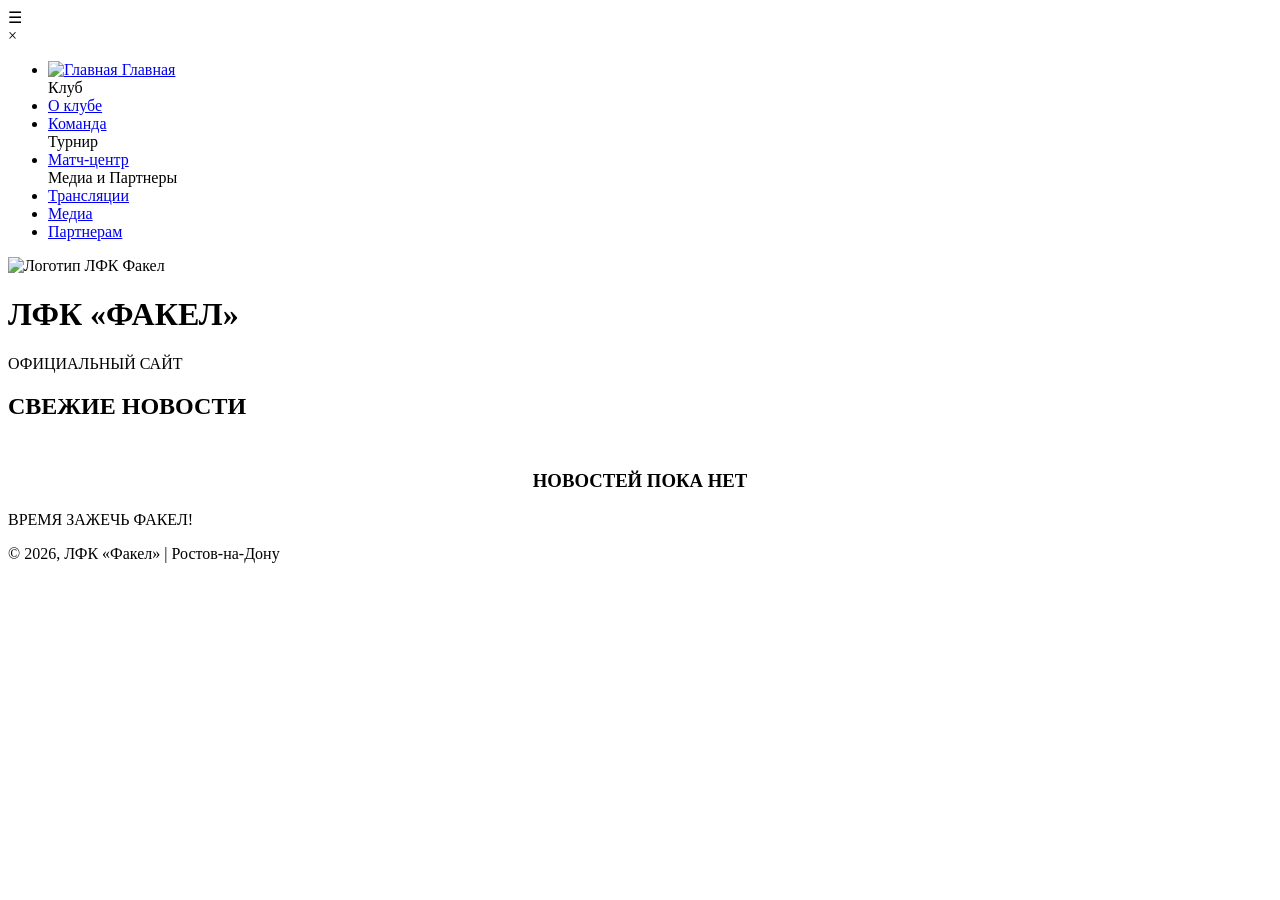
==== index.html @ 3cb4f60e "Update index.html" ====
<!DOCTYPE html>
<html lang="ru">
<head>
    <meta charset="UTF-8">
    <meta name="viewport" content="width=device-width, initial-scale=1.0">
    <title>ЛФК «Факел» | Официальный сайт</title>
    <meta http-equiv="Content-Type" content="text/html; charset=UTF-8">
    <link rel="icon" type="image/png" href="img/logo.png?v=2">
    <link href="https://fonts.googleapis.com/css2?family=Montserrat:wght@400;500;600;700;800&family=Oswald:wght@400;500;700;800&display=swap" rel="stylesheet">
    <link href="https://unpkg.com/aos@2.3.1/dist/aos.css" rel="stylesheet">
    <link rel="stylesheet" href="style.css">
    <script src="https://vk.com/js/api/openapi.js?169" type="text/javascript"></script>
</head>
<body>

    <nav class="nav" data-aos="fade-in">
        <div class="menu-btn" onclick="toggleMenu()">
            <span class="hamburger-icon">☰</span>
        </div>
    </nav>

    <div class="sidebar-overlay" id="overlay" onclick="toggleMenu()"></div>
    <aside class="sidebar" id="sidebar">
        <div class="close-btn" onclick="toggleMenu()">×</div>
        <ul class="sidebar-menu">
            <li><a href="index.html" class="active"><img src="img/logo.png?v=2" class="menu-emblem" alt="Главная"> Главная</a></li>
            <div class="sidebar-title">Клуб</div>
            <li><a href="about.html">О клубе</a></li>
            <li><a href="Веб 2.html">Команда</a></li>
            <div class="sidebar-title">Турнир</div>
            <li><a href="Веб 4.html">Матч-центр</a></li>
            <div class="sidebar-title">Медиа и Партнеры</div>
            <li><a href="https://vk.ru/footballclubfakel161" target="_blank">Трансляции</a></li>
            <li><a href="https://vk.ru/albums-227517599" target="_blank">Медиа</a></li>
            <li><a href="Веб 5.html">Партнерам</a></li>
        </ul>
    </aside>

    <header id="top" data-aos="zoom-in">
        <img src="img/logo.png?v=2" alt="Логотип ЛФК Факел" class="huge-logo">
        <h1 class="title">ЛФК <span>«ФАКЕЛ»</span></h1>
        <p class="subtitle">ОФИЦИАЛЬНЫЙ САЙТ</p>
    </header>

    <div class="container">
        <div id="vk-error" style="display:none; background: #ffebee; color: #c62828; padding: 20px; border-radius: 12px; margin-bottom: 30px; font-weight: bold; border: 2px solid #ef5350;"></div>
        
        <div class="news-feed-section">
            <h2 class="section-title" data-aos="fade-right" style="justify-content: center; margin-bottom: 50px;">СВЕЖИЕ НОВОСТИ</h2>
            <div id="unified-feed">
                <p style="text-align: center; color: var(--brand-blue); font-weight: 800; font-size: 20px;">ЗАГРУЗКА ИНФОРМАЦИИ...</p>
            </div>
        </div>
    </div>

    <div id="archive-section" style="display: none; max-width: 1050px; margin: 0 auto; padding: 0 10px;">
        <h2 class="archive-title">АРХИВ ЗАПИСЕЙ</h2>
        <div class="archive-slider" id="archive-feed"></div>
    </div>

    <footer>
        <span>ВРЕМЯ ЗАЖЕЧЬ ФАКЕЛ!</span>
        <p>© 2026, ЛФК «Факел» | Ростов-на-Дону</p>
    </footer>

    <script src="https://unpkg.com/aos@2.3.1/dist/aos.js"></script>
    <script>
        AOS.init({ once: true, offset: 50 });
        function toggleMenu() {
            document.getElementById('sidebar').classList.toggle('active');
            document.getElementById('overlay').classList.toggle('active');
            document.body.style.overflow = document.body.style.overflow === 'hidden' ? 'auto' : 'hidden';
        }

        let allPosts = [];
        const VK_GROUP_ID = '-227517599'; 
        const VK_TOKEN = '091ee42a091ee42a091ee42a0d0a5ad5f10091e091ee42a63a19f9ea72afca662d8c301'; 

        function fetchCMS() {
            return fetch('data/news.json').then(res => res.json()).then(data => {
                if (data.posts) {
                    const cmsPosts = data.posts.map(p => ({
                        type: 'cms', title: p.title, body: p.body, image: p.image,
                        dateStr: p.date, timestamp: parseDate(p.date)
                    }));
                    allPosts.push(...cmsPosts);
                }
            }).catch(e => console.log('CMS news wait'));
        }

        function fetchVK() {
            return new Promise((resolve) => {
                window.processVKPosts = function(response) {
                    if (response && response.error) {
                        document.getElementById('vk-error').style.display = 'block';
                        document.getElementById('vk-error').innerHTML = `Ошибка доступа ВКонтакте: ${response.error.error_msg}`;
                        resolve(); return;
                    }
                    if(response && response.response && response.response.items) {
                        const vkPosts = response.response.items.map(p => {
                            let imgUrl = '';
                            if(p.attachments) {
                                const photoAtt = p.attachments.find(a => a.type === 'photo');
                                if(photoAtt) { imgUrl = photoAtt.photo.sizes[photoAtt.photo.sizes.length - 1].url; }
                            }
                            return {
                                type: 'vk', title: 'ОФИЦИАЛЬНОЕ СООБЩЕСТВО', body: p.text, image: imgUrl,
                                dateStr: new Date(p.date * 1000).toLocaleDateString('ru-RU'),
                                timestamp: p.date * 1000, link: `https://vk.com/wall${VK_GROUP_ID}_${p.id}`
                            };
                        });
                        allPosts.push(...vkPosts);
                    }
                    resolve();
                };
                const script = document.createElement('script');
                script.src = `https://api.vk.com/method/wall.get?owner_id=${VK_GROUP_ID}&count=15&access_token=${VK_TOKEN}&v=5.131&callback=processVKPosts`;
                script.onerror = () => resolve(); 
                document.body.appendChild(script);
                setTimeout(resolve, 3000);
            });
        }

        Promise.allSettled([fetchCMS(), fetchVK()]).then(() => renderFeed());

        function parseDate(dateStr) {
            if(!dateStr) return 0;
            const parts = dateStr.split('.');
            if(parts.length === 3) return new Date(parts[2], parts[1]-1, parts[0]).getTime();
            return Date.now();
        }

        function renderFeed() {
            const mainContainer = document.getElementById('unified-feed');
            const archiveContainer = document.getElementById('archive-feed');
            mainContainer.innerHTML = ''; archiveContainer.innerHTML = '';

            if (allPosts.length === 0) {
                mainContainer.innerHTML = `<div class="cms-news-card"><h3 class="cms-news-title" style="text-align:center;">НОВОСТЕЙ ПОКА НЕТ</h3></div>`;
                return;
            }
            allPosts.sort((a, b) => b.timestamp - a.timestamp);
            
            const topPosts = allPosts.slice(0, 3); 
            const olderPosts = allPosts.slice(3); 
            
            topPosts.forEach(post => {
                const imgHtml = post.image ? `<img src="${post.image}" alt="">` : '';
                const titleStyle = post.type === 'vk' ? `style="color: var(--brand-light);"` : ``;
                const vkBtn = post.type === 'vk' ? `<br><a href="${post.link}" target="_blank" class="vk-link">Подробнее в ВК</a>` : '';
                const cleanBody = post.body.replace(/<[^>]*>?/gm, '');

                mainContainer.innerHTML += `
                    <article class="cms-news-card" data-aos="fade-up">
                        ${imgHtml}
                        <span class="cms-news-date">${post.dateStr}</span>
                        <h3 class="cms-news-title" ${titleStyle}>${post.title}</h3>
                        <p class="cms-news-text">${cleanBody}</p>${vkBtn}
                    </article>
                `;
            });

            if (olderPosts.length > 0) {
                document.getElementById('archive-section').style.display = 'block';
                olderPosts.forEach(post => {
                    const imgHtml = post.image ? `<img src="${post.image}" alt="">` : '';
                    const titleStyle = post.type === 'vk' ? `style="color: var(--brand-blue); font-size: 20px;"` : ``;
                    const vkBtn = post.type === 'vk' ? `<a href="${post.link}" target="_blank" class="vk-link" style="margin-top:auto; padding: 10px 20px;">В ВК</a>` : '';
                    const cleanBody = post.body.replace(/<[^>]*>?/gm, '');
                    
                    archiveContainer.innerHTML += `
                        <div class="archive-card">
                            ${imgHtml}
                            <span class="cms-news-date">${post.dateStr}</span>
                            <h3 class="cms-news-title" ${titleStyle}>${post.title}</h3>
                            <p class="cms-news-text">${cleanBody}</p>
                            ${vkBtn}
                        </div>
                    `;
                });
            }
        }
    </script>
</body>
</html>
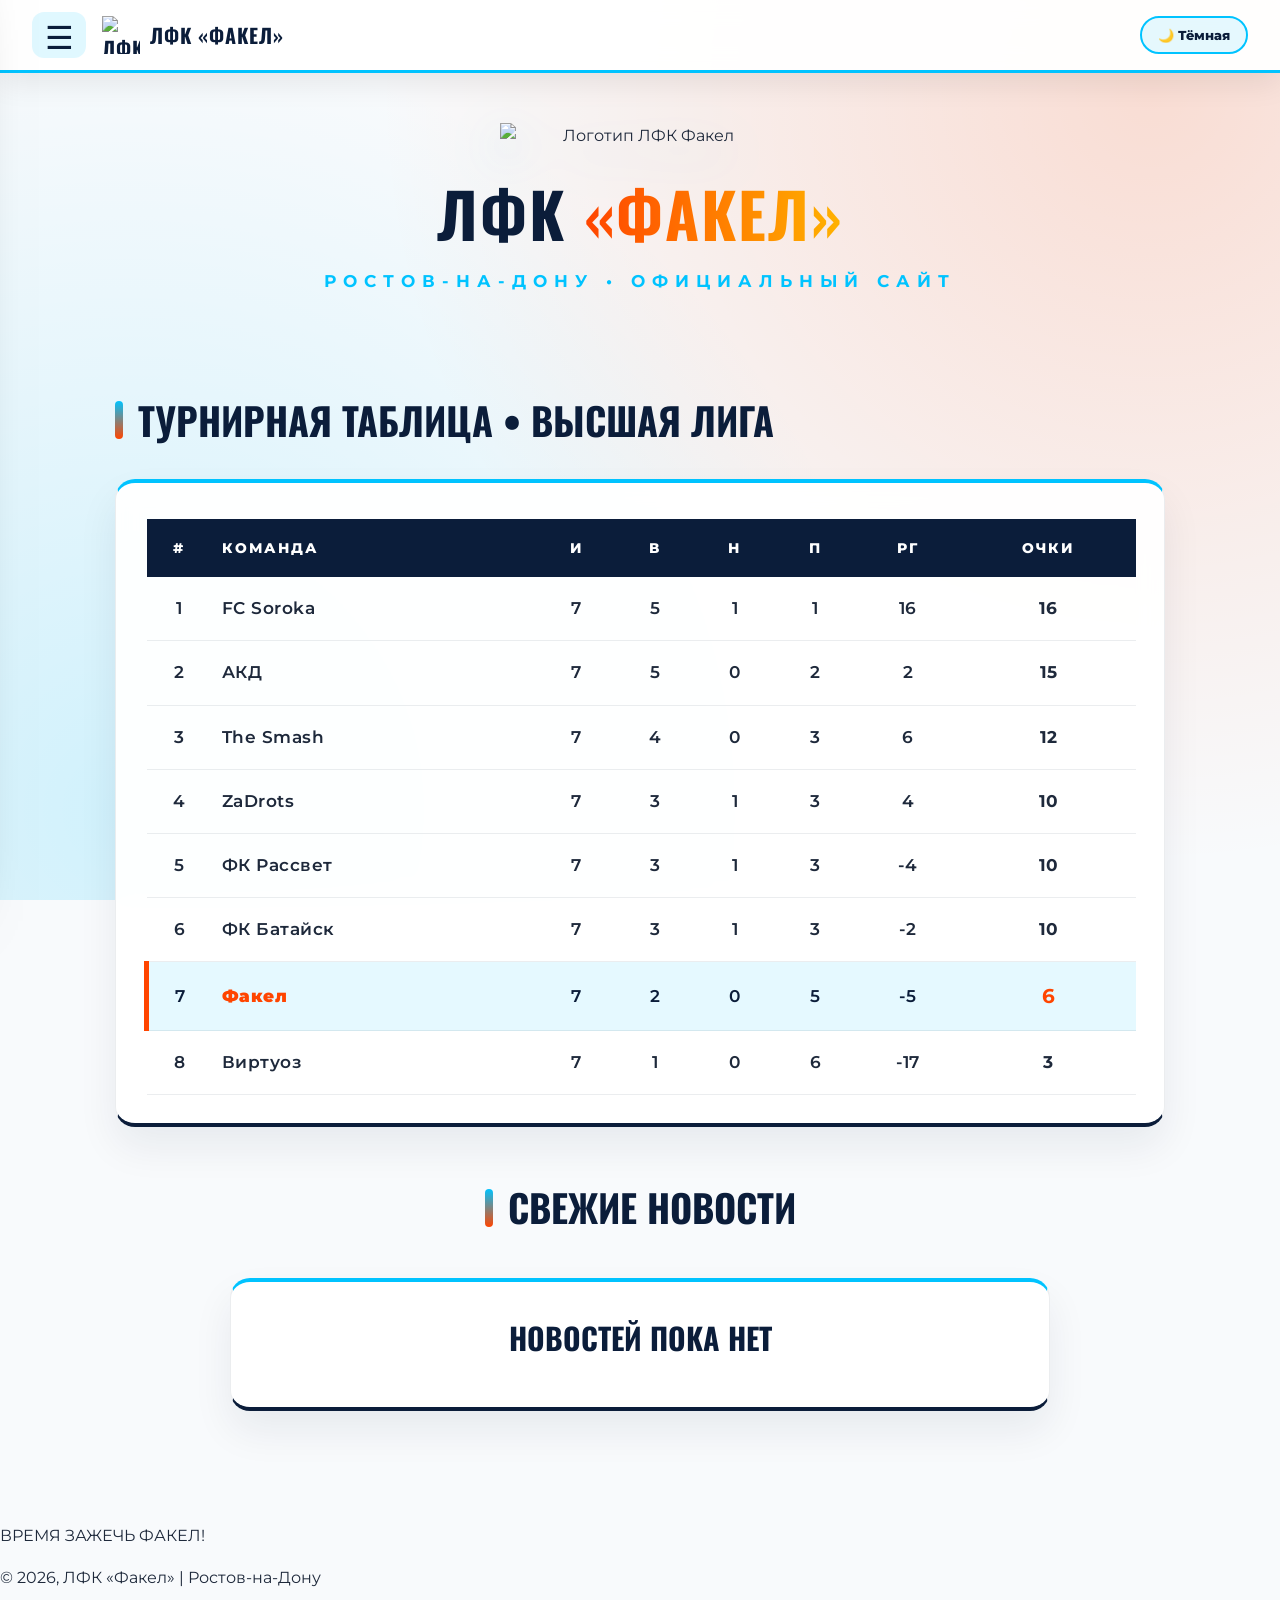
==== commit 7bcfb6ec: "Update index.html" ====
--- a/index.html
+++ b/index.html
@@ -4,7 +4,7 @@
     <meta charset="UTF-8">
     <meta name="viewport" content="width=device-width, initial-scale=1.0">
     <title>ЛФК «Факел» | Официальный сайт</title>
-    <meta http-equiv="Content-Type" content="text/html; charset=UTF-8">
+    <meta name="description" content="Официальный сайт ЛФК «Факел» (Ростов-на-Дону). Новости клуба, турнирная таблица, состав команды и расписание матчей.">
     <link rel="icon" type="image/png" href="img/logo.png?v=2">
     <link href="https://fonts.googleapis.com/css2?family=Montserrat:wght@400;500;600;700;800&family=Oswald:wght@400;500;700;800&display=swap" rel="stylesheet">
     <link href="https://unpkg.com/aos@2.3.1/dist/aos.css" rel="stylesheet">
@@ -14,9 +14,16 @@
 <body>
 
     <nav class="nav" data-aos="fade-in">
-        <div class="menu-btn" onclick="toggleMenu()">
-            <span class="hamburger-icon">☰</span>
+        <div class="nav-left">
+            <div class="menu-btn" onclick="toggleMenu()">
+                <span class="hamburger-icon">☰</span>
+            </div>
+            <a href="index.html" class="nav-brand">
+                <img src="img/logo.png?v=2" alt="ЛФК Факел">
+                <span>ЛФК «ФАКЕЛ»</span>
+            </a>
         </div>
+        <button class="theme-toggle" id="theme-toggle" onclick="toggleTheme()">🌙 Тёмная</button>
     </nav>
 
     <div class="sidebar-overlay" id="overlay" onclick="toggleMenu()"></div>
@@ -24,14 +31,17 @@
         <div class="close-btn" onclick="toggleMenu()">×</div>
         <ul class="sidebar-menu">
             <li><a href="index.html" class="active"><img src="img/logo.png?v=2" class="menu-emblem" alt="Главная"> Главная</a></li>
+            <li><a href="Веб 4.html">Матчи</a></li>
+
             <div class="sidebar-title">Клуб</div>
+            <li><a href="Веб 2.html">Команда</a></li>
             <li><a href="about.html">О клубе</a></li>
-            <li><a href="Веб 2.html">Команда</a></li>
-            <div class="sidebar-title">Турнир</div>
-            <li><a href="Веб 4.html">Матч-центр</a></li>
-            <div class="sidebar-title">Медиа и Партнеры</div>
+
+            <div class="sidebar-title">Медиа</div>
             <li><a href="https://vk.ru/footballclubfakel161" target="_blank">Трансляции</a></li>
             <li><a href="https://vk.ru/albums-227517599" target="_blank">Медиа</a></li>
+
+            <div class="sidebar-title">Сотрудничество</div>
             <li><a href="Веб 5.html">Партнерам</a></li>
         </ul>
     </aside>
@@ -39,14 +49,31 @@
     <header id="top" data-aos="zoom-in">
         <img src="img/logo.png?v=2" alt="Логотип ЛФК Факел" class="huge-logo">
         <h1 class="title">ЛФК <span>«ФАКЕЛ»</span></h1>
-        <p class="subtitle">ОФИЦИАЛЬНЫЙ САЙТ</p>
+        <p class="subtitle">РОСТОВ-НА-ДОНУ • ОФИЦИАЛЬНЫЙ САЙТ</p>
     </header>
 
     <div class="container">
+        <!-- КРУПНАЯ ТУРНИРНАЯ ТАБЛИЦА ПОД ЭМБЛЕМОЙ -->
+        <h2 class="section-title" data-aos="fade-right">ТУРНИРНАЯ ТАБЛИЦА • ВЫСШАЯ ЛИГА</h2>
+        <div class="match-card" data-aos="fade-up" style="overflow-x: auto; padding: 28px;">
+            <table class="standings-table" id="standings-table">
+                <tr>
+                    <th style="width: 45px;">#</th>
+                    <th class="team-cell">Команда</th>
+                    <th title="Игры">И</th>
+                    <th title="Победы">В</th>
+                    <th title="Ничьи">Н</th>
+                    <th title="Поражения">П</th>
+                    <th title="Разница голов">РГ</th>
+                    <th title="Очки">Очки</th>
+                </tr>
+            </table>
+        </div>
+
         <div id="vk-error" style="display:none; background: #ffebee; color: #c62828; padding: 20px; border-radius: 12px; margin-bottom: 30px; font-weight: bold; border: 2px solid #ef5350;"></div>
-        
+
         <div class="news-feed-section">
-            <h2 class="section-title" data-aos="fade-right" style="justify-content: center; margin-bottom: 50px;">СВЕЖИЕ НОВОСТИ</h2>
+            <h2 class="section-title" data-aos="fade-right" style="justify-content: center; margin-bottom: 40px;">СВЕЖИЕ НОВОСТИ</h2>
             <div id="unified-feed">
                 <p style="text-align: center; color: var(--brand-blue); font-weight: 800; font-size: 20px;">ЗАГРУЗКА ИНФОРМАЦИИ...</p>
             </div>
@@ -66,15 +93,56 @@
     <script src="https://unpkg.com/aos@2.3.1/dist/aos.js"></script>
     <script>
         AOS.init({ once: true, offset: 50 });
+
+        // Переключение светлой / тёмной темы
+        function applyTheme(theme) {
+            document.documentElement.setAttribute('data-theme', theme);
+            localStorage.setItem('fakel-theme', theme);
+            const btn = document.getElementById('theme-toggle');
+            if (btn) btn.textContent = theme === 'dark' ? '☀️ Светлая' : '🌙 Тёмная';
+        }
+        function toggleTheme() {
+            const current = document.documentElement.getAttribute('data-theme') || 'light';
+            applyTheme(current === 'dark' ? 'light' : 'dark');
+        }
+        applyTheme(localStorage.getItem('fakel-theme') || 'light');
+
         function toggleMenu() {
             document.getElementById('sidebar').classList.toggle('active');
             document.getElementById('overlay').classList.toggle('active');
             document.body.style.overflow = document.body.style.overflow === 'hidden' ? 'auto' : 'hidden';
         }
 
+        // Актуальная турнирная таблица (после 7 туров)
+        const standingsData = [
+            { position: 1, name: "FC Soroka", games: 7, wins: 5, draws: 1, losses: 1, goals_diff: "16", points: 16 },
+            { position: 2, name: "АКД", games: 7, wins: 5, draws: 0, losses: 2, goals_diff: "2", points: 15 },
+            { position: 3, name: "The Smash", games: 7, wins: 4, draws: 0, losses: 3, goals_diff: "6", points: 12 },
+            { position: 4, name: "ZaDrots", games: 7, wins: 3, draws: 1, losses: 3, goals_diff: "4", points: 10 },
+            { position: 5, name: "ФК Рассвет", games: 7, wins: 3, draws: 1, losses: 3, goals_diff: "-4", points: 10 },
+            { position: 6, name: "ФК Батайск", games: 7, wins: 3, draws: 1, losses: 3, goals_diff: "-2", points: 10 },
+            { position: 7, name: "Факел", games: 7, wins: 2, draws: 0, losses: 5, goals_diff: "-5", points: 6 },
+            { position: 8, name: "Виртуоз", games: 7, wins: 1, draws: 0, losses: 6, goals_diff: "-17", points: 3 }
+        ];
+
+        const table = document.getElementById('standings-table');
+        standingsData.forEach(team => {
+            const isFakel = team.name === 'Факел' ? 'class="fakel-row"' : '';
+            table.innerHTML += `<tr ${isFakel}>
+                <td>${team.position}</td>
+                <td class="team-cell">${team.name}</td>
+                <td>${team.games}</td>
+                <td>${team.wins}</td>
+                <td>${team.draws}</td>
+                <td>${team.losses}</td>
+                <td>${team.goals_diff}</td>
+                <td><strong>${team.points}</strong></td>
+            </tr>`;
+        });
+
         let allPosts = [];
-        const VK_GROUP_ID = '-227517599'; 
-        const VK_TOKEN = '091ee42a091ee42a091ee42a0d0a5ad5f10091e091ee42a63a19f9ea72afca662d8c301'; 
+        const VK_GROUP_ID = '-227517599';
+        const VK_TOKEN = '091ee42a091ee42a091ee42a0d0a5ad5f10091e091ee42a63a19f9ea72afca662d8c301';
 
         function fetchCMS() {
             return fetch('data/news.json').then(res => res.json()).then(data => {
@@ -85,7 +153,7 @@
                     }));
                     allPosts.push(...cmsPosts);
                 }
-            }).catch(e => console.log('CMS news wait'));
+            }).catch(() => {});
         }
 
         function fetchVK() {
@@ -96,12 +164,12 @@
                         document.getElementById('vk-error').innerHTML = `Ошибка доступа ВКонтакте: ${response.error.error_msg}`;
                         resolve(); return;
                     }
-                    if(response && response.response && response.response.items) {
+                    if (response && response.response && response.response.items) {
                         const vkPosts = response.response.items.map(p => {
                             let imgUrl = '';
-                            if(p.attachments) {
+                            if (p.attachments) {
                                 const photoAtt = p.attachments.find(a => a.type === 'photo');
-                                if(photoAtt) { imgUrl = photoAtt.photo.sizes[photoAtt.photo.sizes.length - 1].url; }
+                                if (photoAtt) imgUrl = photoAtt.photo.sizes[photoAtt.photo.sizes.length - 1].url;
                             }
                             return {
                                 type: 'vk', title: 'ОФИЦИАЛЬНОЕ СООБЩЕСТВО', body: p.text, image: imgUrl,
@@ -115,7 +183,7 @@
                 };
                 const script = document.createElement('script');
                 script.src = `https://api.vk.com/method/wall.get?owner_id=${VK_GROUP_ID}&count=15&access_token=${VK_TOKEN}&v=5.131&callback=processVKPosts`;
-                script.onerror = () => resolve(); 
+                script.onerror = () => resolve();
                 document.body.appendChild(script);
                 setTimeout(resolve, 3000);
             });
@@ -124,59 +192,80 @@
         Promise.allSettled([fetchCMS(), fetchVK()]).then(() => renderFeed());
 
         function parseDate(dateStr) {
-            if(!dateStr) return 0;
+            if (!dateStr) return 0;
             const parts = dateStr.split('.');
-            if(parts.length === 3) return new Date(parts[2], parts[1]-1, parts[0]).getTime();
+            if (parts.length === 3) return new Date(parts[2], parts[1] - 1, parts[0]).getTime();
             return Date.now();
         }
 
         function renderFeed() {
             const mainContainer = document.getElementById('unified-feed');
             const archiveContainer = document.getElementById('archive-feed');
-            mainContainer.innerHTML = ''; archiveContainer.innerHTML = '';
+            mainContainer.innerHTML = '';
+            archiveContainer.innerHTML = '';
 
             if (allPosts.length === 0) {
                 mainContainer.innerHTML = `<div class="cms-news-card"><h3 class="cms-news-title" style="text-align:center;">НОВОСТЕЙ ПОКА НЕТ</h3></div>`;
                 return;
             }
             allPosts.sort((a, b) => b.timestamp - a.timestamp);
-            
-            const topPosts = allPosts.slice(0, 3); 
-            const olderPosts = allPosts.slice(3); 
-            
+
+            const topPosts = allPosts.slice(0, 3);
+            const olderPosts = allPosts.slice(3);
+
             topPosts.forEach(post => {
                 const imgHtml = post.image ? `<img src="${post.image}" alt="">` : '';
                 const titleStyle = post.type === 'vk' ? `style="color: var(--brand-light);"` : ``;
-                const vkBtn = post.type === 'vk' ? `<br><a href="${post.link}" target="_blank" class="vk-link">Подробнее в ВК</a>` : '';
                 const cleanBody = post.body.replace(/<[^>]*>?/gm, '');
 
-                mainContainer.innerHTML += `
-                    <article class="cms-news-card" data-aos="fade-up">
-                        ${imgHtml}
-                        <span class="cms-news-date">${post.dateStr}</span>
-                        <h3 class="cms-news-title" ${titleStyle}>${post.title}</h3>
-                        <p class="cms-news-text">${cleanBody}</p>${vkBtn}
-                    </article>
-                `;
+                if (post.type === 'vk') {
+                    mainContainer.innerHTML += `
+                        <a href="${post.link}" target="_blank" class="cms-news-card clickable-card" data-aos="fade-up">
+                            ${imgHtml}
+                            <span class="cms-news-date">${post.dateStr}</span>
+                            <h3 class="cms-news-title" ${titleStyle}>${post.title}</h3>
+                            <p class="cms-news-text">${cleanBody}</p>
+                            <span class="vk-link">Подробнее в ВК</span>
+                        </a>
+                    `;
+                } else {
+                    mainContainer.innerHTML += `
+                        <article class="cms-news-card" data-aos="fade-up">
+                            ${imgHtml}
+                            <span class="cms-news-date">${post.dateStr}</span>
+                            <h3 class="cms-news-title">${post.title}</h3>
+                            <p class="cms-news-text">${cleanBody}</p>
+                        </article>
+                    `;
+                }
             });
 
             if (olderPosts.length > 0) {
                 document.getElementById('archive-section').style.display = 'block';
                 olderPosts.forEach(post => {
                     const imgHtml = post.image ? `<img src="${post.image}" alt="">` : '';
-                    const titleStyle = post.type === 'vk' ? `style="color: var(--brand-blue); font-size: 20px;"` : ``;
-                    const vkBtn = post.type === 'vk' ? `<a href="${post.link}" target="_blank" class="vk-link" style="margin-top:auto; padding: 10px 20px;">В ВК</a>` : '';
                     const cleanBody = post.body.replace(/<[^>]*>?/gm, '');
-                    
-                    archiveContainer.innerHTML += `
-                        <div class="archive-card">
-                            ${imgHtml}
-                            <span class="cms-news-date">${post.dateStr}</span>
-                            <h3 class="cms-news-title" ${titleStyle}>${post.title}</h3>
-                            <p class="cms-news-text">${cleanBody}</p>
-                            ${vkBtn}
-                        </div>
-                    `;
+
+                    if (post.type === 'vk') {
+                        archiveContainer.innerHTML += `
+                            <a href="${post.link}" target="_blank" class="archive-card clickable-card">
+                                ${imgHtml}
+                                <span class="cms-news-date">${post.dateStr}</span>
+                                <h3 class="cms-news-title">${post.title}</h3>
+                                <p class="cms-news-text">${cleanBody}</p>
+                                <span class="vk-link" style="margin-top:auto; padding: 10px 20px; text-align:center;">В ВК</span>
+                            </a>
+                        `;
+                    } else {
+                        archiveContainer.innerHTML += `
+                            <div class="archive-card">
+                                ${imgHtml}
+                                <span class="cms-news-date">${post.dateStr}</span>
+                                <h3 class="cms-news-title">${post.title}</h3>
+                                <p class="cms-news-text">${cleanBody}</p>
+                            </div>
+                        `;
+                    }
                 });
             }
         }
--- a/style.css
+++ b/style.css
@@ -0,0 +1,648 @@
+:root {
+    --bg-page: #f8fafc;
+    --card-bg: rgba(255, 255, 255, 0.94);
+    --nav-bg: rgba(255, 255, 255, 0.95);
+    --brand-blue: #0b1d3a;
+    --brand-light: #00c3ff;
+    --fire-main: #ff4500;
+    --fire-yellow: #ffb300;
+    --text-dark: #1e293b;
+    --text-muted: #64748b;
+    --border-soft: rgba(11, 29, 58, 0.08);
+    --table-hover: rgba(0, 195, 255, 0.06);
+    --fakel-row-bg: rgba(0, 195, 255, 0.1);
+    --shadow-card: 0 20px 40px rgba(11, 29, 58, 0.07);
+    --skyline-opacity: 0.07;
+    --logo-bg-opacity: 0.05;
+}
+
+/* ТЁМНАЯ ТЕМА */
+[data-theme="dark"] {
+    --bg-page: #060f1e;
+    --card-bg: rgba(13, 27, 52, 0.88);
+    --nav-bg: rgba(8, 18, 36, 0.92);
+    --brand-blue: #e2e8f0;
+    --brand-light: #00d4ff;
+    --fire-main: #ff5722;
+    --fire-yellow: #ffc107;
+    --text-dark: #f1f5f9;
+    --text-muted: #94a3b8;
+    --border-soft: rgba(0, 212, 255, 0.14);
+    --table-hover: rgba(0, 212, 255, 0.08);
+    --fakel-row-bg: rgba(255, 87, 34, 0.16);
+    --shadow-card: 0 20px 45px rgba(0, 0, 0, 0.45);
+    --skyline-opacity: 0.12;
+    --logo-bg-opacity: 0.08;
+}
+
+html {
+    scroll-behavior: smooth;
+    font-family: 'Montserrat', sans-serif;
+    background-color: var(--bg-page);
+    overflow-x: hidden;
+}
+
+body {
+    background-color: var(--bg-page);
+    background-image:
+        radial-gradient(circle at 90% 10%, rgba(255, 69, 0, 0.16) 0%, transparent 55%),
+        radial-gradient(circle at 10% 90%, rgba(0, 195, 255, 0.16) 0%, transparent 55%);
+    background-attachment: fixed;
+    color: var(--text-dark);
+    margin: 0;
+    padding: 0;
+    line-height: 1.6;
+    min-height: 100vh;
+    transition: background-color 0.35s ease, color 0.35s ease;
+}
+
+/* Полупрозрачная эмблема Факела на фоне */
+body::before {
+    content: '';
+    position: fixed;
+    top: 50%;
+    left: 50%;
+    transform: translate(-50%, -50%);
+    width: 100vw;
+    height: 100vh;
+    background-image: url('img/logo.png?v=2');
+    background-position: center center;
+    background-size: 78vmin;
+    background-repeat: no-repeat;
+    opacity: var(--logo-bg-opacity);
+    z-index: -2;
+    pointer-events: none;
+}
+
+/* Деликатный силуэт Ростова-на-Дону (Ростов Арена, Ворошиловский мост, Стела, Дон) */
+body::after {
+    content: '';
+    position: fixed;
+    bottom: 0;
+    left: 0;
+    width: 100%;
+    height: 210px;
+    background-image: url("data:image/svg+xml,%3Csvg xmlns='http://www.w3.org/2000/svg' viewBox='0 0 1440 220' preserveAspectRatio='none'%3E%3Cpath fill='%2300c3ff' d='M0,190 Q180,175 360,190 T720,190 T1080,190 T1440,190 L1440,220 L0,220 Z' opacity='0.5'/%3E%3Cpath fill='%230b1d3a' d='M0,185 L60,185 L60,150 L95,150 L95,185 L140,185 L140,130 L165,130 L165,185 L230,185 C260,120 380,120 410,185 L440,185 L440,145 L475,145 L475,185 L560,185 L575,55 L585,40 L595,55 L610,185 L680,185 L680,155 L740,155 L740,185 L810,185 Q920,115 1030,185 L1030,185 L1080,185 L1080,140 L1130,140 L1130,185 L1190,185 C1220,135 1320,135 1350,185 L1440,185 L1440,220 L0,220 Z'/%3E%3Cpath fill='none' stroke='%23ff4500' stroke-width='3' d='M230,185 C260,120 380,120 410,185 M810,185 Q920,115 1030,185' opacity='0.7'/%3E%3C/svg%3E");
+    background-repeat: no-repeat;
+    background-size: 100% 100%;
+    opacity: var(--skyline-opacity);
+    z-index: -1;
+    pointer-events: none;
+}
+
+h1, h2, h3, .menu-btn, .sidebar-menu a, .team, .card-name, .stat-tab {
+    font-family: 'Oswald', sans-serif;
+    text-transform: uppercase;
+}
+
+/* Шапка */
+.huge-logo {
+    width: 280px;
+    margin: 0 auto 15px;
+    display: block;
+    filter: drop-shadow(0 15px 25px rgba(0, 195, 255, 0.35));
+}
+
+header {
+    text-align: center;
+    padding: 50px 20px 25px;
+    position: relative;
+    z-index: 2;
+}
+
+.title {
+    color: var(--brand-blue);
+    font-size: 62px;
+    margin: 0 0 5px;
+    font-weight: 800;
+    letter-spacing: 2px;
+}
+
+.title span {
+    background: linear-gradient(to right, var(--fire-main), var(--fire-yellow));
+    -webkit-background-clip: text;
+    -webkit-text-fill-color: transparent;
+}
+
+.subtitle {
+    font-size: 17px;
+    color: var(--brand-light);
+    font-weight: 700;
+    letter-spacing: 7px;
+    margin: 0;
+}
+
+/* Навигация */
+.nav {
+    display: flex;
+    justify-content: space-between;
+    align-items: center;
+    padding: 12px 32px;
+    background: var(--nav-bg);
+    position: sticky;
+    top: 0;
+    z-index: 100;
+    backdrop-filter: blur(12px);
+    border-bottom: 3px solid var(--brand-light);
+    box-shadow: 0 10px 30px rgba(0, 0, 0, 0.08);
+    transition: background 0.35s ease;
+}
+
+.nav-left {
+    display: flex;
+    align-items: center;
+    gap: 16px;
+}
+
+.nav-brand {
+    display: flex;
+    align-items: center;
+    gap: 10px;
+    text-decoration: none;
+    color: var(--brand-blue);
+    font-family: 'Oswald', sans-serif;
+    font-size: 20px;
+    font-weight: 800;
+    letter-spacing: 1px;
+}
+
+.nav-brand img {
+    width: 38px;
+    height: 38px;
+    object-fit: contain;
+}
+
+.menu-btn {
+    cursor: pointer;
+    display: flex;
+    align-items: center;
+    justify-content: center;
+    width: 54px;
+    height: 46px;
+    border-radius: 12px;
+    background: rgba(0, 195, 255, 0.12);
+    transition: 0.3s;
+}
+
+.menu-btn:hover {
+    background: #0b1d3a;
+}
+
+.hamburger-icon {
+    font-size: 32px;
+    color: var(--brand-blue);
+    transition: 0.3s;
+    line-height: 1;
+}
+
+.menu-btn:hover .hamburger-icon {
+    color: var(--brand-light);
+    transform: scale(1.08);
+}
+
+/* Переключатель темы */
+.theme-toggle {
+    display: flex;
+    align-items: center;
+    gap: 8px;
+    padding: 9px 16px;
+    border-radius: 999px;
+    border: 2px solid var(--brand-light);
+    background: rgba(0, 195, 255, 0.1);
+    color: var(--brand-blue);
+    font-family: 'Montserrat', sans-serif;
+    font-size: 13px;
+    font-weight: 800;
+    cursor: pointer;
+    transition: 0.3s;
+}
+
+.theme-toggle:hover {
+    background: var(--fire-main);
+    border-color: var(--fire-main);
+    color: #fff;
+}
+
+/* Боковое меню */
+.sidebar-overlay {
+    position: fixed;
+    top: 0;
+    left: 0;
+    width: 100%;
+    height: 100%;
+    background: rgba(6, 15, 30, 0.55);
+    backdrop-filter: blur(4px);
+    z-index: 998;
+    opacity: 0;
+    visibility: hidden;
+    transition: 0.4s;
+}
+
+.sidebar-overlay.active {
+    opacity: 1;
+    visibility: visible;
+}
+
+.sidebar {
+    position: fixed;
+    top: 0;
+    left: -400px;
+    width: 330px;
+    height: 100%;
+    background: #0b1d3a;
+    z-index: 999;
+    box-shadow: 20px 0 60px rgba(0, 0, 0, 0.5);
+    transition: left 0.4s cubic-bezier(0.16, 1, 0.3, 1);
+    overflow-y: auto;
+    padding: 35px 20px;
+    border-right: 5px solid var(--fire-main);
+    box-sizing: border-box;
+}
+
+.sidebar.active {
+    left: 0;
+}
+
+.close-btn {
+    position: absolute;
+    top: 18px;
+    right: 22px;
+    font-size: 42px;
+    color: #fff;
+    cursor: pointer;
+    font-weight: 300;
+}
+
+.close-btn:hover {
+    color: var(--brand-light);
+    transform: rotate(90deg);
+    transition: 0.3s;
+}
+
+.sidebar-menu {
+    list-style: none;
+    padding: 0;
+    margin: 45px 0 0 0;
+}
+
+.sidebar-menu li {
+    margin-bottom: 6px;
+}
+
+.sidebar-menu a {
+    display: flex;
+    align-items: center;
+    color: #fff;
+    text-decoration: none;
+    font-size: 21px;
+    padding: 13px 15px;
+    transition: 0.3s;
+    border-radius: 8px;
+    font-weight: 600;
+    letter-spacing: 1px;
+}
+
+.sidebar-menu a:hover,
+.sidebar-menu a.active {
+    background: rgba(0, 195, 255, 0.16);
+    color: var(--brand-light);
+    border-left: 5px solid var(--brand-light);
+}
+
+.sidebar-title {
+    color: rgba(255, 255, 255, 0.42);
+    font-size: 12px;
+    font-weight: 800;
+    text-transform: uppercase;
+    letter-spacing: 4px;
+    margin: 26px 0 8px 15px;
+    border-top: 1px solid rgba(255, 255, 255, 0.08);
+    padding-top: 16px;
+}
+
+.menu-emblem {
+    width: 40px;
+    border-radius: 8px;
+    margin-right: 12px;
+}
+
+.container {
+    max-width: 1050px;
+    margin: 0 auto;
+    padding: 20px 20px 80px;
+    position: relative;
+    z-index: 2;
+}
+
+.section-title,
+.category-title {
+    font-size: 38px;
+    color: var(--brand-blue);
+    margin: 50px 0 28px;
+    display: flex;
+    align-items: center;
+    gap: 15px;
+    font-weight: 800;
+}
+
+.section-title::before,
+.category-title::before {
+    content: '';
+    width: 8px;
+    height: 38px;
+    background: linear-gradient(to bottom, var(--brand-light), var(--fire-main));
+    display: block;
+    border-radius: 4px;
+}
+
+/* Карточки */
+.match-card,
+.card-detail,
+.content-card,
+.partner-card,
+.cms-news-card,
+.archive-card {
+    background: var(--card-bg);
+    border-radius: 20px;
+    padding: 36px;
+    margin-bottom: 32px;
+    border: 1px solid var(--border-soft);
+    border-top: 4px solid var(--brand-light);
+    border-bottom: 4px solid #0b1d3a;
+    box-shadow: var(--shadow-card);
+    transition: 0.3s;
+    backdrop-filter: blur(12px);
+}
+
+[data-theme="dark"] .match-card,
+[data-theme="dark"] .card-detail,
+[data-theme="dark"] .content-card,
+[data-theme="dark"] .partner-card,
+[data-theme="dark"] .cms-news-card,
+[data-theme="dark"] .archive-card {
+    border-bottom-color: var(--fire-main);
+}
+
+.card-detail:hover,
+.match-card:hover,
+.cms-news-card:hover,
+.archive-card:hover {
+    transform: translateY(-6px);
+    box-shadow: 0 25px 50px rgba(0, 195, 255, 0.16);
+    border-top: 4px solid var(--fire-main);
+}
+
+/* Кликабельные карточки новостей */
+.clickable-card {
+    cursor: pointer;
+    text-decoration: none;
+    color: inherit;
+    display: block;
+}
+
+/* Лента новостей */
+.news-feed-section {
+    max-width: 820px;
+    margin: 0 auto;
+}
+
+.cms-news-card img {
+    width: 100%;
+    border-radius: 12px;
+    margin-bottom: 22px;
+    max-height: 450px;
+    object-fit: cover;
+    box-shadow: 0 10px 20px rgba(0, 0, 0, 0.12);
+}
+
+.cms-news-date {
+    color: var(--fire-main);
+    font-size: 14px;
+    font-weight: 800;
+    margin-bottom: 10px;
+    display: block;
+    text-transform: uppercase;
+    letter-spacing: 3px;
+}
+
+.cms-news-title {
+    color: var(--brand-blue);
+    font-size: 30px;
+    margin: 0 0 14px 0;
+    line-height: 1.3;
+    font-weight: 800;
+}
+
+.cms-news-text {
+    color: var(--text-dark);
+    font-size: 16px;
+    font-weight: 500;
+    white-space: pre-wrap;
+    margin: 0;
+    line-height: 1.75;
+}
+
+.vk-link {
+    display: inline-block;
+    margin-top: 22px;
+    color: #fff;
+    background: #0b1d3a;
+    padding: 13px 32px;
+    border-radius: 8px;
+    text-decoration: none;
+    font-weight: 800;
+    font-size: 14px;
+    text-transform: uppercase;
+    transition: 0.3s;
+    box-shadow: 0 10px 20px rgba(11, 29, 58, 0.22);
+}
+
+[data-theme="dark"] .vk-link {
+    background: linear-gradient(90deg, var(--fire-main), var(--fire-yellow));
+    color: #0b1d3a;
+}
+
+.vk-link:hover {
+    background: var(--fire-main);
+    color: #fff;
+    box-shadow: 0 10px 20px rgba(255, 69, 0, 0.35);
+}
+
+/* Горизонтальный архив */
+.archive-title {
+    text-align: center;
+    color: var(--brand-blue);
+    margin: 70px 0 25px;
+    font-size: 32px;
+    font-weight: 800;
+    text-transform: uppercase;
+}
+
+.archive-slider {
+    display: flex;
+    gap: 24px;
+    overflow-x: auto;
+    padding: 15px 10px 30px;
+    scroll-snap-type: x mandatory;
+}
+
+.archive-slider::-webkit-scrollbar {
+    height: 10px;
+}
+
+.archive-slider::-webkit-scrollbar-track {
+    background: rgba(0, 195, 255, 0.1);
+    border-radius: 5px;
+}
+
+.archive-slider::-webkit-scrollbar-thumb {
+    background: var(--brand-light);
+    border-radius: 5px;
+}
+
+.archive-card {
+    min-width: 330px;
+    max-width: 330px;
+    flex-shrink: 0;
+    scroll-snap-align: start;
+    padding: 24px;
+    display: flex;
+    flex-direction: column;
+}
+
+.archive-card img {
+    width: 100%;
+    height: 195px;
+    object-fit: cover;
+    border-radius: 12px;
+    margin-bottom: 14px;
+}
+
+.archive-card .cms-news-title {
+    font-size: 21px;
+    margin-bottom: 10px;
+    display: -webkit-box;
+    -webkit-line-clamp: 2;
+    -webkit-box-orient: vertical;
+    overflow: hidden;
+}
+
+.archive-card .cms-news-text {
+    font-size: 14px;
+    display: -webkit-box;
+    -webkit-line-clamp: 3;
+    -webkit-box-orient: vertical;
+    overflow: hidden;
+    margin-bottom: 14px;
+}
+
+/* Таблицы */
+.standings-table {
+    width: 100%;
+    border-collapse: collapse;
+    margin-top: 8px;
+    font-size: 17px;
+    color: var(--text-dark);
+}
+
+.standings-table th {
+    color: #fff;
+    background-color: #0b1d3a;
+    text-transform: uppercase;
+    font-size: 14px;
+    font-weight: 800;
+    padding: 18px 10px;
+    letter-spacing: 2px;
+}
+
+.standings-table td {
+    padding: 18px 10px;
+    border-bottom: 1px solid var(--border-soft);
+    text-align: center;
+    font-weight: 600;
+}
+
+.standings-table tr:hover td {
+    background: var(--table-hover);
+}
+
+.team-cell {
+    text-align: left !important;
+    font-weight: 800;
+    letter-spacing: 0.5px;
+}
+
+.fakel-row {
+    background: var(--fakel-row-bg);
+}
+
+.fakel-row td {
+    color: var(--brand-blue);
+}
+
+.fakel-row td:first-child {
+    border-left: 5px solid var(--fire-main);
+}
+
+.fakel-row .team-cell {
+    color: var(--fire-main) !important;
+    font-weight: 900;
+}
+
+.fakel-row strong {
+    color: var(--fire-main);
+    font-size: 20px;
+}
+
+/* Вкладки статистики лиги */
+.stat-tabs {
+    display: flex;
+    gap: 12px;
+    margin-bottom: 24px;
+    flex-wrap: wrap;
+}
+
+.stat-tab {
+    padding: 12px 26px;
+    border-radius: 12px;
+    border: 2px solid var(--brand-light);
+    background: transparent;
+    color: var(--brand-blue);
+    font-size: 18px;
+    font-weight: 700;
+    letter-spacing: 1px;
+    cursor: pointer;
+    transition: 0.25s;
+}
+
+.stat-tab.active,
+.stat-tab:hover {
+    background: linear-gradient(90deg, var(--fire-main), var(--fire-yellow));
+    border-color: var(--fire-main);
+    color: #fff;
+    box-shadow: 0 8px 20px rgba(255, 69, 0, 0.3);
+}
+
+.stat-badge {
+    display: inline-block;
+    min-width: 38px;
+    padding: 6px 12px;
+    border-radius: 10px;
+    background: linear-gradient(135deg, var(--fire-main), var(--fire-yellow));
+    color: #fff;
+    font-weight: 800;
+    font-size: 17px;
+}
+
+/* Матч-центр */
+.match-header {
+    display: flex;
+    justify-content: space-between;
+    color: var(--text-muted);
+    font-size: 15px;
+    text-transform: uppercase;
+    letter-spacing: 3px;
+    margin-bottom: 28px;
+    border-bottom: 2px solid var(--border-soft);
+    padding-bottom: 14px;
+    font-weight: 800
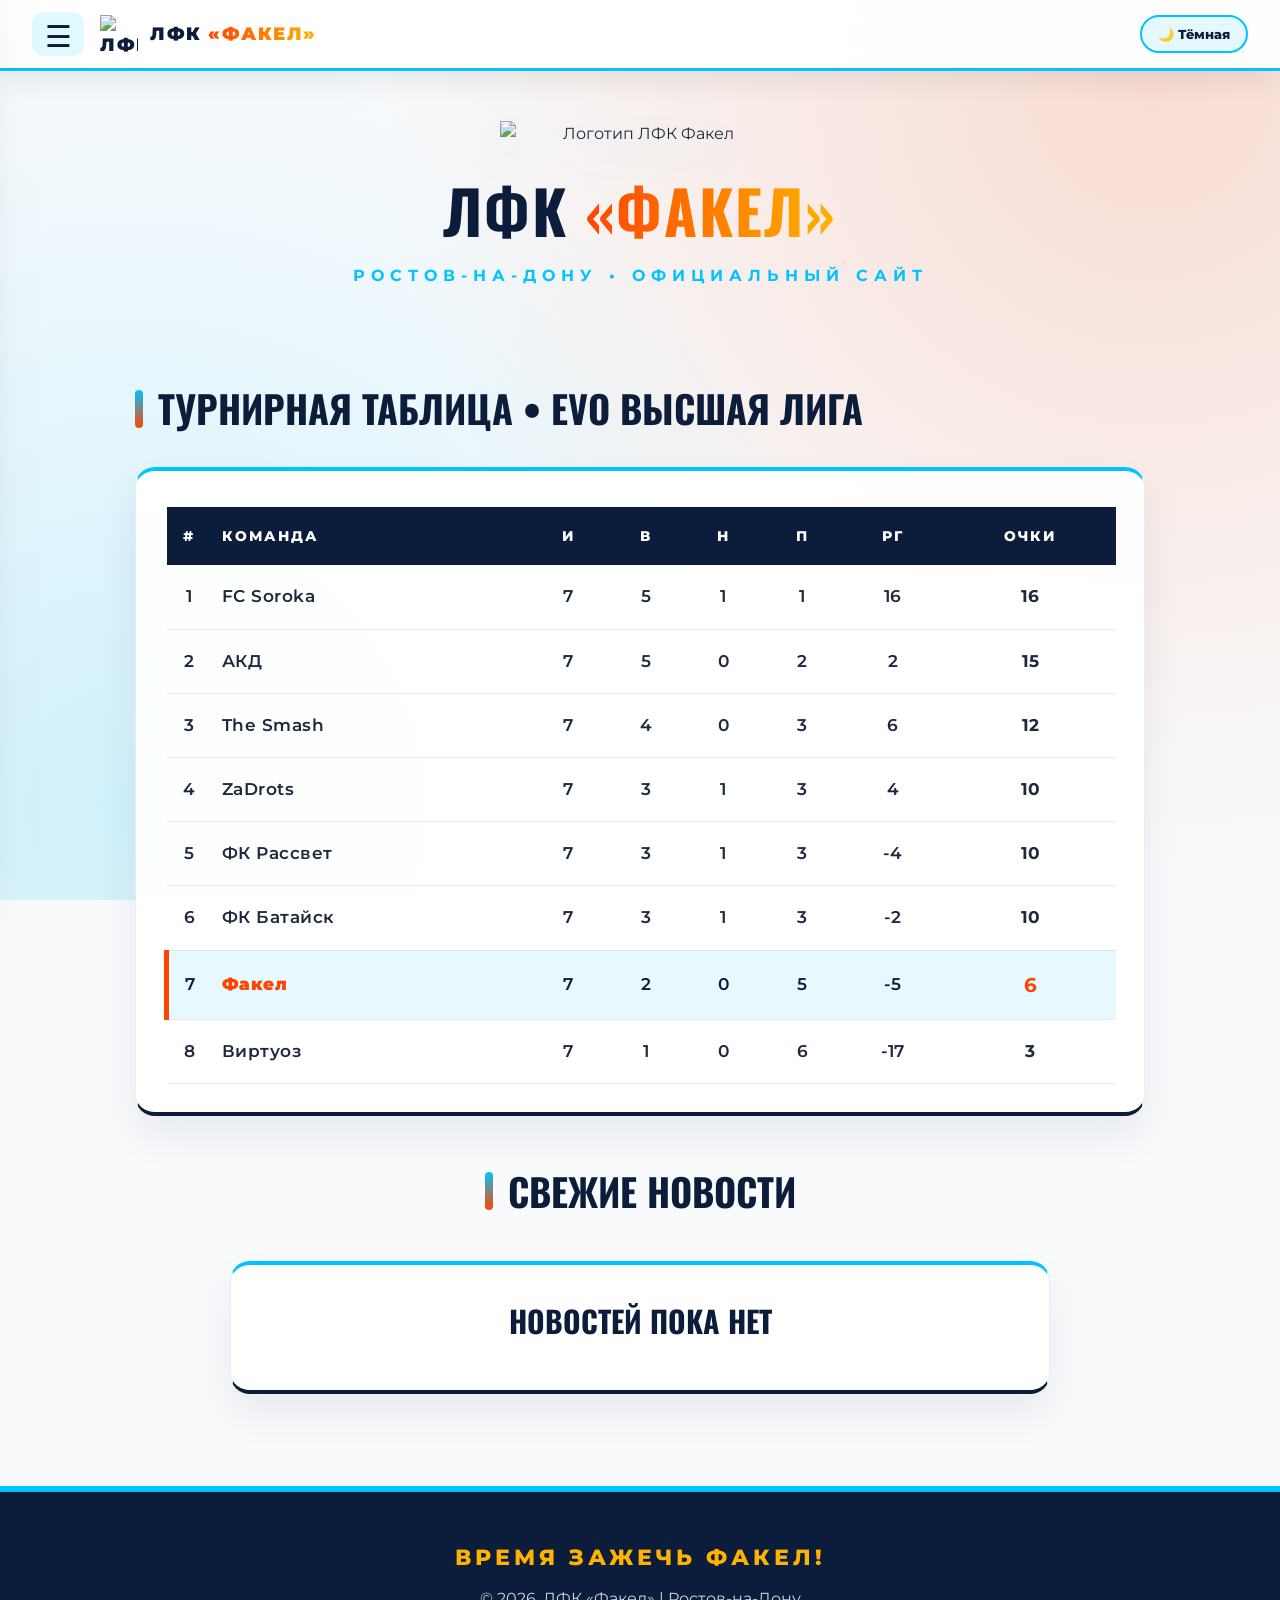
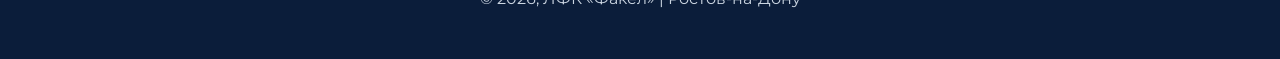
==== commit 80aab1b0: "Update index.html" ====
--- a/index.html
+++ b/index.html
@@ -6,21 +6,20 @@
     <title>ЛФК «Факел» | Официальный сайт</title>
     <meta name="description" content="Официальный сайт ЛФК «Факел» (Ростов-на-Дону). Новости клуба, турнирная таблица, состав команды и расписание матчей.">
     <link rel="icon" type="image/png" href="img/logo.png?v=2">
-    <link href="https://fonts.googleapis.com/css2?family=Montserrat:wght@400;500;600;700;800&family=Oswald:wght@400;500;700;800&display=swap" rel="stylesheet">
-    <link href="https://unpkg.com/aos@2.3.1/dist/aos.css" rel="stylesheet">
-    <link rel="stylesheet" href="style.css">
+    <link href="https://fonts.googleapis.com/css2?family=Montserrat:wght@400;500;600;700;800;900&family=Oswald:wght@400;500;700;800&display=swap" rel="stylesheet">
+    <link rel="stylesheet" href="style.css?v=3">
     <script src="https://vk.com/js/api/openapi.js?169" type="text/javascript"></script>
 </head>
 <body>
 
-    <nav class="nav" data-aos="fade-in">
+    <nav class="nav">
         <div class="nav-left">
             <div class="menu-btn" onclick="toggleMenu()">
                 <span class="hamburger-icon">☰</span>
             </div>
             <a href="index.html" class="nav-brand">
                 <img src="img/logo.png?v=2" alt="ЛФК Факел">
-                <span>ЛФК «ФАКЕЛ»</span>
+                <span>ЛФК <em>«ФАКЕЛ»</em></span>
             </a>
         </div>
         <button class="theme-toggle" id="theme-toggle" onclick="toggleTheme()">🌙 Тёмная</button>
@@ -46,16 +45,15 @@
         </ul>
     </aside>
 
-    <header id="top" data-aos="zoom-in">
+    <header id="top" class="fade-in">
         <img src="img/logo.png?v=2" alt="Логотип ЛФК Факел" class="huge-logo">
         <h1 class="title">ЛФК <span>«ФАКЕЛ»</span></h1>
         <p class="subtitle">РОСТОВ-НА-ДОНУ • ОФИЦИАЛЬНЫЙ САЙТ</p>
     </header>
 
-    <div class="container">
-        <!-- КРУПНАЯ ТУРНИРНАЯ ТАБЛИЦА ПОД ЭМБЛЕМОЙ -->
-        <h2 class="section-title" data-aos="fade-right">ТУРНИРНАЯ ТАБЛИЦА • ВЫСШАЯ ЛИГА</h2>
-        <div class="match-card" data-aos="fade-up" style="overflow-x: auto; padding: 28px;">
+    <div class="container fade-in">
+        <h2 class="section-title">ТУРНИРНАЯ ТАБЛИЦА • EVO ВЫСШАЯ ЛИГА</h2>
+        <div class="match-card" style="overflow-x: auto; padding: 28px;">
             <table class="standings-table" id="standings-table">
                 <tr>
                     <th style="width: 45px;">#</th>
@@ -73,14 +71,14 @@
         <div id="vk-error" style="display:none; background: #ffebee; color: #c62828; padding: 20px; border-radius: 12px; margin-bottom: 30px; font-weight: bold; border: 2px solid #ef5350;"></div>
 
         <div class="news-feed-section">
-            <h2 class="section-title" data-aos="fade-right" style="justify-content: center; margin-bottom: 40px;">СВЕЖИЕ НОВОСТИ</h2>
+            <h2 class="section-title" style="justify-content: center; margin-bottom: 40px;">СВЕЖИЕ НОВОСТИ</h2>
             <div id="unified-feed">
                 <p style="text-align: center; color: var(--brand-blue); font-weight: 800; font-size: 20px;">ЗАГРУЗКА ИНФОРМАЦИИ...</p>
             </div>
         </div>
     </div>
 
-    <div id="archive-section" style="display: none; max-width: 1050px; margin: 0 auto; padding: 0 10px;">
+    <div id="archive-section" style="display: none; max-width: 1050px; width: 100%; margin: 0 auto 40px; padding: 0 10px;">
         <h2 class="archive-title">АРХИВ ЗАПИСЕЙ</h2>
         <div class="archive-slider" id="archive-feed"></div>
     </div>
@@ -90,11 +88,7 @@
         <p>© 2026, ЛФК «Факел» | Ростов-на-Дону</p>
     </footer>
 
-    <script src="https://unpkg.com/aos@2.3.1/dist/aos.js"></script>
     <script>
-        AOS.init({ once: true, offset: 50 });
-
-        // Переключение светлой / тёмной темы
         function applyTheme(theme) {
             document.documentElement.setAttribute('data-theme', theme);
             localStorage.setItem('fakel-theme', theme);
@@ -113,7 +107,6 @@
             document.body.style.overflow = document.body.style.overflow === 'hidden' ? 'auto' : 'hidden';
         }
 
-        // Актуальная турнирная таблица (после 7 туров)
         const standingsData = [
             { position: 1, name: "FC Soroka", games: 7, wins: 5, draws: 1, losses: 1, goals_diff: "16", points: 16 },
             { position: 2, name: "АКД", games: 7, wins: 5, draws: 0, losses: 2, goals_diff: "2", points: 15 },
@@ -220,7 +213,7 @@
 
                 if (post.type === 'vk') {
                     mainContainer.innerHTML += `
-                        <a href="${post.link}" target="_blank" class="cms-news-card clickable-card" data-aos="fade-up">
+                        <a href="${post.link}" target="_blank" class="cms-news-card clickable-card">
                             ${imgHtml}
                             <span class="cms-news-date">${post.dateStr}</span>
                             <h3 class="cms-news-title" ${titleStyle}>${post.title}</h3>
@@ -230,7 +223,7 @@
                     `;
                 } else {
                     mainContainer.innerHTML += `
-                        <article class="cms-news-card" data-aos="fade-up">
+                        <article class="cms-news-card">
                             ${imgHtml}
                             <span class="cms-news-date">${post.dateStr}</span>
                             <h3 class="cms-news-title">${post.title}</h3>
--- a/style.css
+++ b/style.css
@@ -1,7 +1,7 @@
 :root {
     --bg-page: #f8fafc;
     --card-bg: rgba(255, 255, 255, 0.94);
-    --nav-bg: rgba(255, 255, 255, 0.95);
+    --nav-bg: rgba(255, 255, 255, 0.96);
     --brand-blue: #0b1d3a;
     --brand-light: #00c3ff;
     --fire-main: #ff4500;
@@ -12,27 +12,31 @@
     --table-hover: rgba(0, 195, 255, 0.06);
     --fakel-row-bg: rgba(0, 195, 255, 0.1);
     --shadow-card: 0 20px 40px rgba(11, 29, 58, 0.07);
-    --skyline-opacity: 0.07;
     --logo-bg-opacity: 0.05;
+    --skyline-opacity: 0.14;
 }
 
 /* ТЁМНАЯ ТЕМА */
 [data-theme="dark"] {
     --bg-page: #060f1e;
-    --card-bg: rgba(13, 27, 52, 0.88);
-    --nav-bg: rgba(8, 18, 36, 0.92);
+    --card-bg: rgba(13, 27, 52, 0.9);
+    --nav-bg: rgba(8, 18, 36, 0.95);
     --brand-blue: #e2e8f0;
     --brand-light: #00d4ff;
     --fire-main: #ff5722;
     --fire-yellow: #ffc107;
     --text-dark: #f1f5f9;
     --text-muted: #94a3b8;
-    --border-soft: rgba(0, 212, 255, 0.14);
+    --border-soft: rgba(0, 212, 255, 0.15);
     --table-hover: rgba(0, 212, 255, 0.08);
-    --fakel-row-bg: rgba(255, 87, 34, 0.16);
-    --shadow-card: 0 20px 45px rgba(0, 0, 0, 0.45);
-    --skyline-opacity: 0.12;
+    --fakel-row-bg: rgba(255, 87, 34, 0.18);
+    --shadow-card: 0 20px 45px rgba(0, 0, 0, 0.5);
     --logo-bg-opacity: 0.08;
+    --skyline-opacity: 0.22;
+}
+
+* {
+    box-sizing: border-box;
 }
 
 html {
@@ -43,6 +47,9 @@
 }
 
 body {
+    display: flex;
+    flex-direction: column;
+    min-height: 100vh;
     background-color: var(--bg-page);
     background-image:
         radial-gradient(circle at 90% 10%, rgba(255, 69, 0, 0.16) 0%, transparent 55%),
@@ -52,11 +59,10 @@
     margin: 0;
     padding: 0;
     line-height: 1.6;
-    min-height: 100vh;
     transition: background-color 0.35s ease, color 0.35s ease;
 }
 
-/* Полупрозрачная эмблема Факела на фоне */
+/* Полупрозрачная эмблема Факела по центру на фоне */
 body::before {
     content: '';
     position: fixed;
@@ -67,27 +73,40 @@
     height: 100vh;
     background-image: url('img/logo.png?v=2');
     background-position: center center;
-    background-size: 78vmin;
+    background-size: 76vmin;
     background-repeat: no-repeat;
     opacity: var(--logo-bg-opacity);
     z-index: -2;
     pointer-events: none;
 }
 
-/* Деликатный силуэт Ростова-на-Дону (Ростов Арена, Ворошиловский мост, Стела, Дон) */
+/* Силуэт достопримечательностей Ростова-на-Дону (Ростов Арена, Ворошиловский мост, Стела, Дон) */
 body::after {
     content: '';
     position: fixed;
     bottom: 0;
     left: 0;
     width: 100%;
-    height: 210px;
-    background-image: url("data:image/svg+xml,%3Csvg xmlns='http://www.w3.org/2000/svg' viewBox='0 0 1440 220' preserveAspectRatio='none'%3E%3Cpath fill='%2300c3ff' d='M0,190 Q180,175 360,190 T720,190 T1080,190 T1440,190 L1440,220 L0,220 Z' opacity='0.5'/%3E%3Cpath fill='%230b1d3a' d='M0,185 L60,185 L60,150 L95,150 L95,185 L140,185 L140,130 L165,130 L165,185 L230,185 C260,120 380,120 410,185 L440,185 L440,145 L475,145 L475,185 L560,185 L575,55 L585,40 L595,55 L610,185 L680,185 L680,155 L740,155 L740,185 L810,185 Q920,115 1030,185 L1030,185 L1080,185 L1080,140 L1130,140 L1130,185 L1190,185 C1220,135 1320,135 1350,185 L1440,185 L1440,220 L0,220 Z'/%3E%3Cpath fill='none' stroke='%23ff4500' stroke-width='3' d='M230,185 C260,120 380,120 410,185 M810,185 Q920,115 1030,185' opacity='0.7'/%3E%3C/svg%3E");
+    height: 190px;
+    background-image: url("data:image/svg+xml,%3Csvg xmlns='http://www.w3.org/2000/svg' viewBox='0 0 1440 200' preserveAspectRatio='none'%3E%3Cpath fill='%2300c3ff' opacity='0.45' d='M0,175 Q180,155 360,175 T720,175 T1080,175 T1440,175 L1440,200 L0,200 Z'/%3E%3Cpath fill='%230b1d3a' d='M0,170 L50,170 L50,140 L85,140 L85,170 L130,170 L130,120 L160,120 L160,170 L210,170 C245,95 395,95 430,170 L470,170 L470,135 L510,135 L510,170 L570,170 L585,40 L595,22 L605,40 L620,170 L690,170 L690,142 L750,142 L750,170 L800,170 Q930,90 1060,170 L1110,170 L1110,130 L1160,130 L1160,170 L1210,170 C1245,115 1345,115 1380,170 L1440,170 L1440,200 L0,200 Z'/%3E%3Cpath fill='none' stroke='%23ff4500' stroke-width='4' d='M210,170 C245,95 395,95 430,170 M800,170 Q930,90 1060,170'/%3E%3C/svg%3E");
     background-repeat: no-repeat;
     background-size: 100% 100%;
     opacity: var(--skyline-opacity);
     z-index: -1;
     pointer-events: none;
+}
+
+[data-theme="dark"] body::after {
+    background-image: url("data:image/svg+xml,%3Csvg xmlns='http://www.w3.org/2000/svg' viewBox='0 0 1440 200' preserveAspectRatio='none'%3E%3Cpath fill='%2300d4ff' opacity='0.5' d='M0,175 Q180,155 360,175 T720,175 T1080,175 T1440,175 L1440,200 L0,200 Z'/%3E%3Cpath fill='%2300c3ff' opacity='0.35' d='M0,170 L50,170 L50,140 L85,140 L85,170 L130,170 L130,120 L160,120 L160,170 L210,170 C245,95 395,95 430,170 L470,170 L470,135 L510,135 L510,170 L570,170 L585,40 L595,22 L605,40 L620,170 L690,170 L690,142 L750,142 L750,170 L800,170 Q930,90 1060,170 L1110,170 L1110,130 L1160,130 L1160,170 L1210,170 C1245,115 1345,115 1380,170 L1440,170 L1440,200 L0,200 Z'/%3E%3Cpath fill='none' stroke='%23ff5722' stroke-width='4' d='M210,170 C245,95 395,95 430,170 M800,170 Q930,90 1060,170'/%3E%3C/svg%3E");
+}
+
+@keyframes fadeInUp {
+    from { opacity: 0; transform: translateY(16px); }
+    to { opacity: 1; transform: translateY(0); }
+}
+
+.fade-in {
+    animation: fadeInUp 0.5s ease forwards;
 }
 
 h1, h2, h3, .menu-btn, .sidebar-menu a, .team, .card-name, .stat-tab {
@@ -112,7 +131,7 @@
 
 .title {
     color: var(--brand-blue);
-    font-size: 62px;
+    font-size: 60px;
     margin: 0 0 5px;
     font-weight: 800;
     letter-spacing: 2px;
@@ -125,10 +144,10 @@
 }
 
 .subtitle {
-    font-size: 17px;
+    font-size: 16px;
     color: var(--brand-light);
     font-weight: 700;
-    letter-spacing: 7px;
+    letter-spacing: 6px;
     margin: 0;
 }
 
@@ -157,13 +176,21 @@
 .nav-brand {
     display: flex;
     align-items: center;
-    gap: 10px;
+    gap: 12px;
     text-decoration: none;
     color: var(--brand-blue);
-    font-family: 'Oswald', sans-serif;
-    font-size: 20px;
-    font-weight: 800;
-    letter-spacing: 1px;
+    font-family: 'Montserrat', sans-serif;
+    font-size: 18px;
+    font-weight: 900;
+    letter-spacing: 1.5px;
+    text-transform: uppercase;
+}
+
+.nav-brand span em {
+    font-style: normal;
+    background: linear-gradient(90deg, var(--fire-main), var(--fire-yellow));
+    -webkit-background-clip: text;
+    -webkit-text-fill-color: transparent;
 }
 
 .nav-brand img {
@@ -177,8 +204,8 @@
     display: flex;
     align-items: center;
     justify-content: center;
-    width: 54px;
-    height: 46px;
+    width: 52px;
+    height: 44px;
     border-radius: 12px;
     background: rgba(0, 195, 255, 0.12);
     transition: 0.3s;
@@ -189,7 +216,7 @@
 }
 
 .hamburger-icon {
-    font-size: 32px;
+    font-size: 30px;
     color: var(--brand-blue);
     transition: 0.3s;
     line-height: 1;
@@ -197,7 +224,6 @@
 
 .menu-btn:hover .hamburger-icon {
     color: var(--brand-light);
-    transform: scale(1.08);
 }
 
 /* Переключатель темы */
@@ -256,7 +282,6 @@
     overflow-y: auto;
     padding: 35px 20px;
     border-right: 5px solid var(--fire-main);
-    box-sizing: border-box;
 }
 
 .sidebar.active {
@@ -327,18 +352,20 @@
 }
 
 .container {
+    width: 100%;
     max-width: 1050px;
     margin: 0 auto;
-    padding: 20px 20px 80px;
+    padding: 20px 20px 60px;
     position: relative;
     z-index: 2;
+    flex: 1;
 }
 
 .section-title,
 .category-title {
     font-size: 38px;
     color: var(--brand-blue);
-    margin: 50px 0 28px;
+    margin: 45px 0 28px;
     display: flex;
     align-items: center;
     gap: 15px;
@@ -472,7 +499,7 @@
 .archive-title {
     text-align: center;
     color: var(--brand-blue);
-    margin: 70px 0 25px;
+    margin: 50px 0 25px;
     font-size: 32px;
     font-weight: 800;
     text-transform: uppercase;
@@ -645,4 +672,201 @@
     margin-bottom: 28px;
     border-bottom: 2px solid var(--border-soft);
     padding-bottom: 14px;
-    font-weight: 800
+    font-weight: 800;
+}
+
+.match-scoreboard {
+    display: grid;
+    grid-template-columns: 1fr auto 1fr;
+    align-items: center;
+    gap: 20px;
+    text-align: center;
+}
+
+.team {
+    font-size: 36px;
+    font-weight: 800;
+    letter-spacing: 2px;
+    color: var(--brand-blue);
+}
+
+.score {
+    font-size: 72px;
+    font-weight: 800;
+    background: linear-gradient(to bottom, var(--fire-main), var(--fire-yellow));
+    -webkit-background-clip: text;
+    -webkit-text-fill-color: transparent;
+    padding: 0 25px;
+    filter: drop-shadow(0px 10px 15px rgba(255, 69, 0, 0.3));
+}
+
+.match-events-grid {
+    display: grid;
+    grid-template-columns: 1fr auto 1fr;
+    gap: 20px;
+    margin-top: 30px;
+    padding-top: 22px;
+    border-top: 2px dashed var(--border-soft);
+    font-size: 15px;
+    color: var(--text-muted);
+    font-weight: 600;
+}
+
+.team-events {
+    display: flex;
+    flex-direction: column;
+    gap: 10px;
+}
+
+.team-events.left {
+    align-items: flex-end;
+    text-align: right;
+}
+
+.team-events.right {
+    align-items: flex-start;
+    text-align: left;
+}
+
+.event-spacer {
+    width: 80px;
+}
+
+/* Команда — карточки игроков */
+.card-detail {
+    display: flex;
+    gap: 45px;
+    align-items: center;
+}
+
+.card-detail img {
+    width: 280px;
+    height: 360px;
+    object-fit: cover;
+    border-radius: 16px;
+    flex-shrink: 0;
+    box-shadow: 0 20px 40px rgba(11, 29, 58, 0.22);
+    transition: 0.4s;
+}
+
+.card-detail:hover img {
+    transform: scale(1.03);
+    box-shadow: 0 25px 50px rgba(0, 195, 255, 0.3);
+}
+
+.card-content {
+    flex: 1;
+    min-width: 0;
+}
+
+.card-name {
+    color: var(--brand-blue);
+    font-size: 38px;
+    margin: 0 0 22px 0;
+    border-bottom: 2px solid rgba(0, 195, 255, 0.2);
+    padding-bottom: 14px;
+    display: flex;
+    align-items: center;
+    flex-wrap: wrap;
+    gap: 18px;
+}
+
+.card-name span.number {
+    color: var(--brand-light);
+    font-weight: 800;
+    font-size: 48px;
+}
+
+.captain-badge {
+    background: linear-gradient(90deg, var(--fire-main), var(--fire-yellow));
+    color: #fff;
+    font-size: 14px;
+    font-weight: 800;
+    padding: 6px 16px;
+    border-radius: 8px;
+    letter-spacing: 2px;
+    box-shadow: 0 5px 15px rgba(255, 69, 0, 0.4);
+}
+
+.info-grid {
+    display: grid;
+    grid-template-columns: 1fr 1fr;
+    gap: 18px;
+}
+
+.info-item {
+    font-size: 17px;
+    color: var(--text-dark);
+    font-weight: 700;
+}
+
+.info-item strong {
+    display: block;
+    font-size: 13px;
+    text-transform: uppercase;
+    letter-spacing: 3px;
+    color: var(--brand-light);
+    margin-bottom: 4px;
+}
+
+.info-full {
+    grid-column: 1 / -1;
+    margin-top: 12px;
+    padding-top: 18px;
+    border-top: 2px dashed rgba(0, 195, 255, 0.2);
+}
+
+.info-full strong {
+    color: var(--fire-main);
+    font-size: 15px;
+}
+
+/* Подвал — всегда внизу, с тёмно-синим фоном */
+footer {
+    display: flex;
+    flex-direction: column;
+    align-items: center;
+    justify-content: center;
+    width: 100%;
+    text-align: center;
+    padding: 48px 20px;
+    color: #fff;
+    background: #0b1d3a;
+    font-size: 16px;
+    margin-top: auto;
+    position: relative;
+    z-index: 2;
+    border-top: 6px solid var(--brand-light);
+}
+
+footer span {
+    color: var(--fire-yellow);
+    font-weight: 800;
+    text-transform: uppercase;
+    letter-spacing: 4px;
+    font-size: 22px;
+    display: block;
+    margin-bottom: 10px;
+}
+
+footer p {
+    margin: 0;
+    color: #cbd5e1;
+}
+
+@media (max-width: 768px) {
+    .nav { padding: 12px 16px; }
+    .nav-brand span { display: none; }
+    .match-scoreboard { grid-template-columns: 1fr; gap: 10px; }
+    .match-events-grid { grid-template-columns: 1fr; gap: 15px; text-align: center; }
+    .team-events.left, .team-events.right { align-items: center; text-align: center; }
+    .event-spacer { display: none; }
+    .standings-table { font-size: 14px; }
+    .standings-table th, .standings-table td { padding: 12px 5px; }
+    .card-detail { flex-direction: column; align-items: center; padding: 24px; gap: 22px; text-align: center; }
+    .card-detail img { width: 100%; max-width: 280px; height: auto; }
+    .card-name { font-size: 30px; justify-content: center; }
+    .info-grid { grid-template-columns: 1fr; gap: 14px; text-align: center; width: 100%; }
+    .huge-logo { width: 220px; }
+    .title { font-size: 42px; }
+}
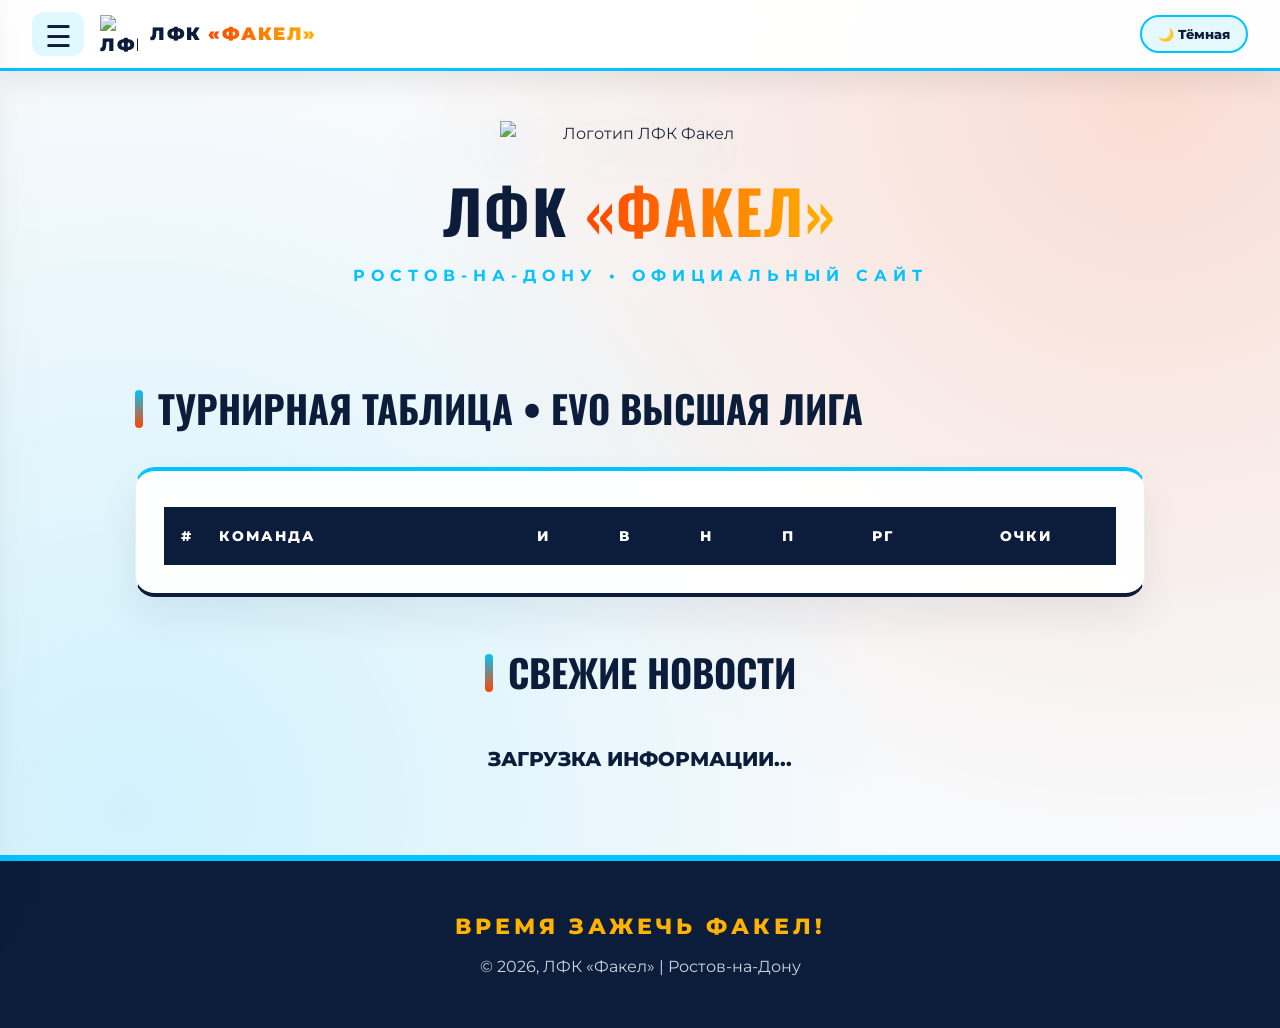
==== commit 42d3e40a: "Update index.html" ====
--- a/index.html
+++ b/index.html
@@ -31,6 +31,7 @@
         <ul class="sidebar-menu">
             <li><a href="index.html" class="active"><img src="img/logo.png?v=2" class="menu-emblem" alt="Главная"> Главная</a></li>
             <li><a href="Веб 4.html">Матчи</a></li>
+            <li><a href="stats.html">Статистика</a></li>
 
             <div class="sidebar-title">Клуб</div>
             <li><a href="Веб 2.html">Команда</a></li>
@@ -113,155 +114,4 @@
             { position: 3, name: "The Smash", games: 7, wins: 4, draws: 0, losses: 3, goals_diff: "6", points: 12 },
             { position: 4, name: "ZaDrots", games: 7, wins: 3, draws: 1, losses: 3, goals_diff: "4", points: 10 },
             { position: 5, name: "ФК Рассвет", games: 7, wins: 3, draws: 1, losses: 3, goals_diff: "-4", points: 10 },
-            { position: 6, name: "ФК Батайск", games: 7, wins: 3, draws: 1, losses: 3, goals_diff: "-2", points: 10 },
-            { position: 7, name: "Факел", games: 7, wins: 2, draws: 0, losses: 5, goals_diff: "-5", points: 6 },
-            { position: 8, name: "Виртуоз", games: 7, wins: 1, draws: 0, losses: 6, goals_diff: "-17", points: 3 }
-        ];
-
-        const table = document.getElementById('standings-table');
-        standingsData.forEach(team => {
-            const isFakel = team.name === 'Факел' ? 'class="fakel-row"' : '';
-            table.innerHTML += `<tr ${isFakel}>
-                <td>${team.position}</td>
-                <td class="team-cell">${team.name}</td>
-                <td>${team.games}</td>
-                <td>${team.wins}</td>
-                <td>${team.draws}</td>
-                <td>${team.losses}</td>
-                <td>${team.goals_diff}</td>
-                <td><strong>${team.points}</strong></td>
-            </tr>`;
-        });
-
-        let allPosts = [];
-        const VK_GROUP_ID = '-227517599';
-        const VK_TOKEN = '091ee42a091ee42a091ee42a0d0a5ad5f10091e091ee42a63a19f9ea72afca662d8c301';
-
-        function fetchCMS() {
-            return fetch('data/news.json').then(res => res.json()).then(data => {
-                if (data.posts) {
-                    const cmsPosts = data.posts.map(p => ({
-                        type: 'cms', title: p.title, body: p.body, image: p.image,
-                        dateStr: p.date, timestamp: parseDate(p.date)
-                    }));
-                    allPosts.push(...cmsPosts);
-                }
-            }).catch(() => {});
-        }
-
-        function fetchVK() {
-            return new Promise((resolve) => {
-                window.processVKPosts = function(response) {
-                    if (response && response.error) {
-                        document.getElementById('vk-error').style.display = 'block';
-                        document.getElementById('vk-error').innerHTML = `Ошибка доступа ВКонтакте: ${response.error.error_msg}`;
-                        resolve(); return;
-                    }
-                    if (response && response.response && response.response.items) {
-                        const vkPosts = response.response.items.map(p => {
-                            let imgUrl = '';
-                            if (p.attachments) {
-                                const photoAtt = p.attachments.find(a => a.type === 'photo');
-                                if (photoAtt) imgUrl = photoAtt.photo.sizes[photoAtt.photo.sizes.length - 1].url;
-                            }
-                            return {
-                                type: 'vk', title: 'ОФИЦИАЛЬНОЕ СООБЩЕСТВО', body: p.text, image: imgUrl,
-                                dateStr: new Date(p.date * 1000).toLocaleDateString('ru-RU'),
-                                timestamp: p.date * 1000, link: `https://vk.com/wall${VK_GROUP_ID}_${p.id}`
-                            };
-                        });
-                        allPosts.push(...vkPosts);
-                    }
-                    resolve();
-                };
-                const script = document.createElement('script');
-                script.src = `https://api.vk.com/method/wall.get?owner_id=${VK_GROUP_ID}&count=15&access_token=${VK_TOKEN}&v=5.131&callback=processVKPosts`;
-                script.onerror = () => resolve();
-                document.body.appendChild(script);
-                setTimeout(resolve, 3000);
-            });
-        }
-
-        Promise.allSettled([fetchCMS(), fetchVK()]).then(() => renderFeed());
-
-        function parseDate(dateStr) {
-            if (!dateStr) return 0;
-            const parts = dateStr.split('.');
-            if (parts.length === 3) return new Date(parts[2], parts[1] - 1, parts[0]).getTime();
-            return Date.now();
-        }
-
-        function renderFeed() {
-            const mainContainer = document.getElementById('unified-feed');
-            const archiveContainer = document.getElementById('archive-feed');
-            mainContainer.innerHTML = '';
-            archiveContainer.innerHTML = '';
-
-            if (allPosts.length === 0) {
-                mainContainer.innerHTML = `<div class="cms-news-card"><h3 class="cms-news-title" style="text-align:center;">НОВОСТЕЙ ПОКА НЕТ</h3></div>`;
-                return;
-            }
-            allPosts.sort((a, b) => b.timestamp - a.timestamp);
-
-            const topPosts = allPosts.slice(0, 3);
-            const olderPosts = allPosts.slice(3);
-
-            topPosts.forEach(post => {
-                const imgHtml = post.image ? `<img src="${post.image}" alt="">` : '';
-                const titleStyle = post.type === 'vk' ? `style="color: var(--brand-light);"` : ``;
-                const cleanBody = post.body.replace(/<[^>]*>?/gm, '');
-
-                if (post.type === 'vk') {
-                    mainContainer.innerHTML += `
-                        <a href="${post.link}" target="_blank" class="cms-news-card clickable-card">
-                            ${imgHtml}
-                            <span class="cms-news-date">${post.dateStr}</span>
-                            <h3 class="cms-news-title" ${titleStyle}>${post.title}</h3>
-                            <p class="cms-news-text">${cleanBody}</p>
-                            <span class="vk-link">Подробнее в ВК</span>
-                        </a>
-                    `;
-                } else {
-                    mainContainer.innerHTML += `
-                        <article class="cms-news-card">
-                            ${imgHtml}
-                            <span class="cms-news-date">${post.dateStr}</span>
-                            <h3 class="cms-news-title">${post.title}</h3>
-                            <p class="cms-news-text">${cleanBody}</p>
-                        </article>
-                    `;
-                }
-            });
-
-            if (olderPosts.length > 0) {
-                document.getElementById('archive-section').style.display = 'block';
-                olderPosts.forEach(post => {
-                    const imgHtml = post.image ? `<img src="${post.image}" alt="">` : '';
-                    const cleanBody = post.body.replace(/<[^>]*>?/gm, '');
-
-                    if (post.type === 'vk') {
-                        archiveContainer.innerHTML += `
-                            <a href="${post.link}" target="_blank" class="archive-card clickable-card">
-                                ${imgHtml}
-                                <span class="cms-news-date">${post.dateStr}</span>
-                                <h3 class="cms-news-title">${post.title}</h3>
-                                <p class="cms-news-text">${cleanBody}</p>
-                                <span class="vk-link" style="margin-top:auto; padding: 10px 20px; text-align:center;">В ВК</span>
-                            </a>
-                        `;
-                    } else {
-                        archiveContainer.innerHTML += `
-                            <div class="archive-card">
-                                ${imgHtml}
-                                <span class="cms-news-date">${post.dateStr}</span>
-                                <h3 class="cms-news-title">${post.title}</h3>
-                                <p class="cms-news-text">${cleanBody}</p>
-                            </div>
-                        `;
-                    }
-                });
-            }
-        }
-    </script>
-</body>
-</html>
+            { position: 6, name: "ФК Батайск", games: 7, wins: 3, draws: 1, losses: 3, goals_diff: "-2",
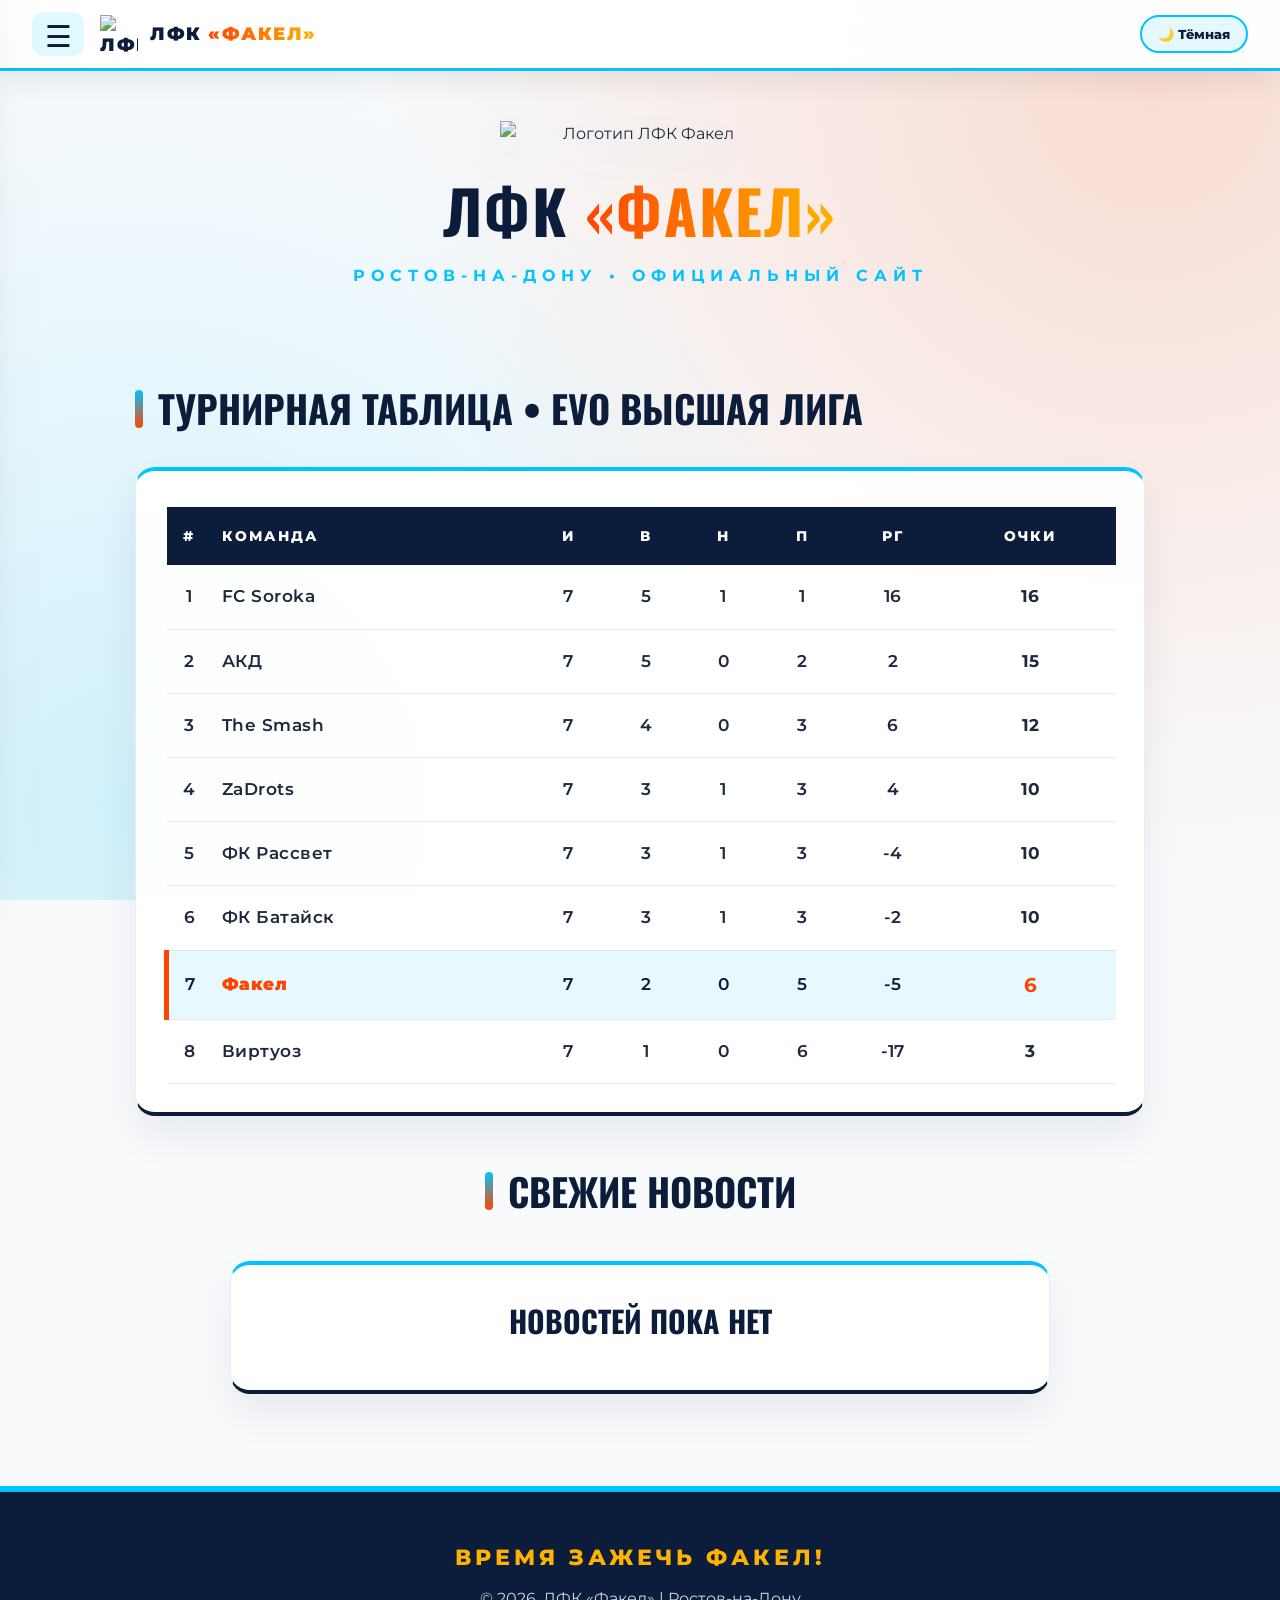
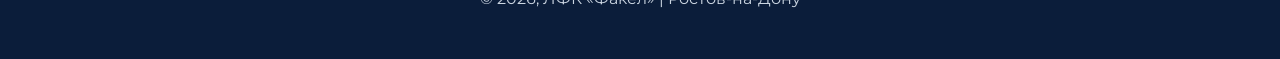
==== commit 813d20c2: "Update index.html" ====
--- a/index.html
+++ b/index.html
@@ -114,4 +114,155 @@
             { position: 3, name: "The Smash", games: 7, wins: 4, draws: 0, losses: 3, goals_diff: "6", points: 12 },
             { position: 4, name: "ZaDrots", games: 7, wins: 3, draws: 1, losses: 3, goals_diff: "4", points: 10 },
             { position: 5, name: "ФК Рассвет", games: 7, wins: 3, draws: 1, losses: 3, goals_diff: "-4", points: 10 },
-            { position: 6, name: "ФК Батайск", games: 7, wins: 3, draws: 1, losses: 3, goals_diff: "-2",
+            { position: 6, name: "ФК Батайск", games: 7, wins: 3, draws: 1, losses: 3, goals_diff: "-2", points: 10 },
+            { position: 7, name: "Факел", games: 7, wins: 2, draws: 0, losses: 5, goals_diff: "-5", points: 6 },
+            { position: 8, name: "Виртуоз", games: 7, wins: 1, draws: 0, losses: 6, goals_diff: "-17", points: 3 }
+        ];
+
+        const table = document.getElementById('standings-table');
+        standingsData.forEach(team => {
+            const isFakel = team.name === 'Факел' ? 'class="fakel-row"' : '';
+            table.innerHTML += `<tr ${isFakel}>
+                <td>${team.position}</td>
+                <td class="team-cell">${team.name}</td>
+                <td>${team.games}</td>
+                <td>${team.wins}</td>
+                <td>${team.draws}</td>
+                <td>${team.losses}</td>
+                <td>${team.goals_diff}</td>
+                <td><strong>${team.points}</strong></td>
+            </tr>`;
+        });
+
+        let allPosts = [];
+        const VK_GROUP_ID = '-227517599';
+        const VK_TOKEN = '091ee42a091ee42a091ee42a0d0a5ad5f10091e091ee42a63a19f9ea72afca662d8c301';
+
+        function fetchCMS() {
+            return fetch('data/news.json').then(res => res.json()).then(data => {
+                if (data.posts) {
+                    const cmsPosts = data.posts.map(p => ({
+                        type: 'cms', title: p.title, body: p.body, image: p.image,
+                        dateStr: p.date, timestamp: parseDate(p.date)
+                    }));
+                    allPosts.push(...cmsPosts);
+                }
+            }).catch(() => {});
+        }
+
+        function fetchVK() {
+            return new Promise((resolve) => {
+                window.processVKPosts = function(response) {
+                    if (response && response.error) {
+                        document.getElementById('vk-error').style.display = 'block';
+                        document.getElementById('vk-error').innerHTML = `Ошибка доступа ВКонтакте: ${response.error.error_msg}`;
+                        resolve(); return;
+                    }
+                    if (response && response.response && response.response.items) {
+                        const vkPosts = response.response.items.map(p => {
+                            let imgUrl = '';
+                            if (p.attachments) {
+                                const photoAtt = p.attachments.find(a => a.type === 'photo');
+                                if (photoAtt) imgUrl = photoAtt.photo.sizes[photoAtt.photo.sizes.length - 1].url;
+                            }
+                            return {
+                                type: 'vk', title: 'ОФИЦИАЛЬНОЕ СООБЩЕСТВО', body: p.text, image: imgUrl,
+                                dateStr: new Date(p.date * 1000).toLocaleDateString('ru-RU'),
+                                timestamp: p.date * 1000, link: `https://vk.com/wall${VK_GROUP_ID}_${p.id}`
+                            };
+                        });
+                        allPosts.push(...vkPosts);
+                    }
+                    resolve();
+                };
+                const script = document.createElement('script');
+                script.src = `https://api.vk.com/method/wall.get?owner_id=${VK_GROUP_ID}&count=15&access_token=${VK_TOKEN}&v=5.131&callback=processVKPosts`;
+                script.onerror = () => resolve();
+                document.body.appendChild(script);
+                setTimeout(resolve, 3000);
+            });
+        }
+
+        Promise.allSettled([fetchCMS(), fetchVK()]).then(() => renderFeed());
+
+        function parseDate(dateStr) {
+            if (!dateStr) return 0;
+            const parts = dateStr.split('.');
+            if (parts.length === 3) return new Date(parts[2], parts[1] - 1, parts[0]).getTime();
+            return Date.now();
+        }
+
+        function renderFeed() {
+            const mainContainer = document.getElementById('unified-feed');
+            const archiveContainer = document.getElementById('archive-feed');
+            mainContainer.innerHTML = '';
+            archiveContainer.innerHTML = '';
+
+            if (allPosts.length === 0) {
+                mainContainer.innerHTML = `<div class="cms-news-card"><h3 class="cms-news-title" style="text-align:center;">НОВОСТЕЙ ПОКА НЕТ</h3></div>`;
+                return;
+            }
+            allPosts.sort((a, b) => b.timestamp - a.timestamp);
+
+            const topPosts = allPosts.slice(0, 3);
+            const olderPosts = allPosts.slice(3);
+
+            topPosts.forEach(post => {
+                const imgHtml = post.image ? `<img src="${post.image}" alt="">` : '';
+                const titleStyle = post.type === 'vk' ? `style="color: var(--brand-light);"` : ``;
+                const cleanBody = post.body.replace(/<[^>]*>?/gm, '');
+
+                if (post.type === 'vk') {
+                    mainContainer.innerHTML += `
+                        <a href="${post.link}" target="_blank" class="cms-news-card clickable-card">
+                            ${imgHtml}
+                            <span class="cms-news-date">${post.dateStr}</span>
+                            <h3 class="cms-news-title" ${titleStyle}>${post.title}</h3>
+                            <p class="cms-news-text">${cleanBody}</p>
+                            <span class="vk-link">Подробнее в ВК</span>
+                        </a>
+                    `;
+                } else {
+                    mainContainer.innerHTML += `
+                        <article class="cms-news-card">
+                            ${imgHtml}
+                            <span class="cms-news-date">${post.dateStr}</span>
+                            <h3 class="cms-news-title">${post.title}</h3>
+                            <p class="cms-news-text">${cleanBody}</p>
+                        </article>
+                    `;
+                }
+            });
+
+            if (olderPosts.length > 0) {
+                document.getElementById('archive-section').style.display = 'block';
+                olderPosts.forEach(post => {
+                    const imgHtml = post.image ? `<img src="${post.image}" alt="">` : '';
+                    const cleanBody = post.body.replace(/<[^>]*>?/gm, '');
+
+                    if (post.type === 'vk') {
+                        archiveContainer.innerHTML += `
+                            <a href="${post.link}" target="_blank" class="archive-card clickable-card">
+                                ${imgHtml}
+                                <span class="cms-news-date">${post.dateStr}</span>
+                                <h3 class="cms-news-title">${post.title}</h3>
+                                <p class="cms-news-text">${cleanBody}</p>
+                                <span class="vk-link" style="margin-top:auto; padding: 10px 20px; text-align:center;">В ВК</span>
+                            </a>
+                        `;
+                    } else {
+                        archiveContainer.innerHTML += `
+                            <div class="archive-card">
+                                ${imgHtml}
+                                <span class="cms-news-date">${post.dateStr}</span>
+                                <h3 class="cms-news-title">${post.title}</h3>
+                                <p class="cms-news-text">${cleanBody}</p>
+                            </div>
+                        `;
+                    }
+                });
+            }
+        }
+    </script>
+</body>
+</html>
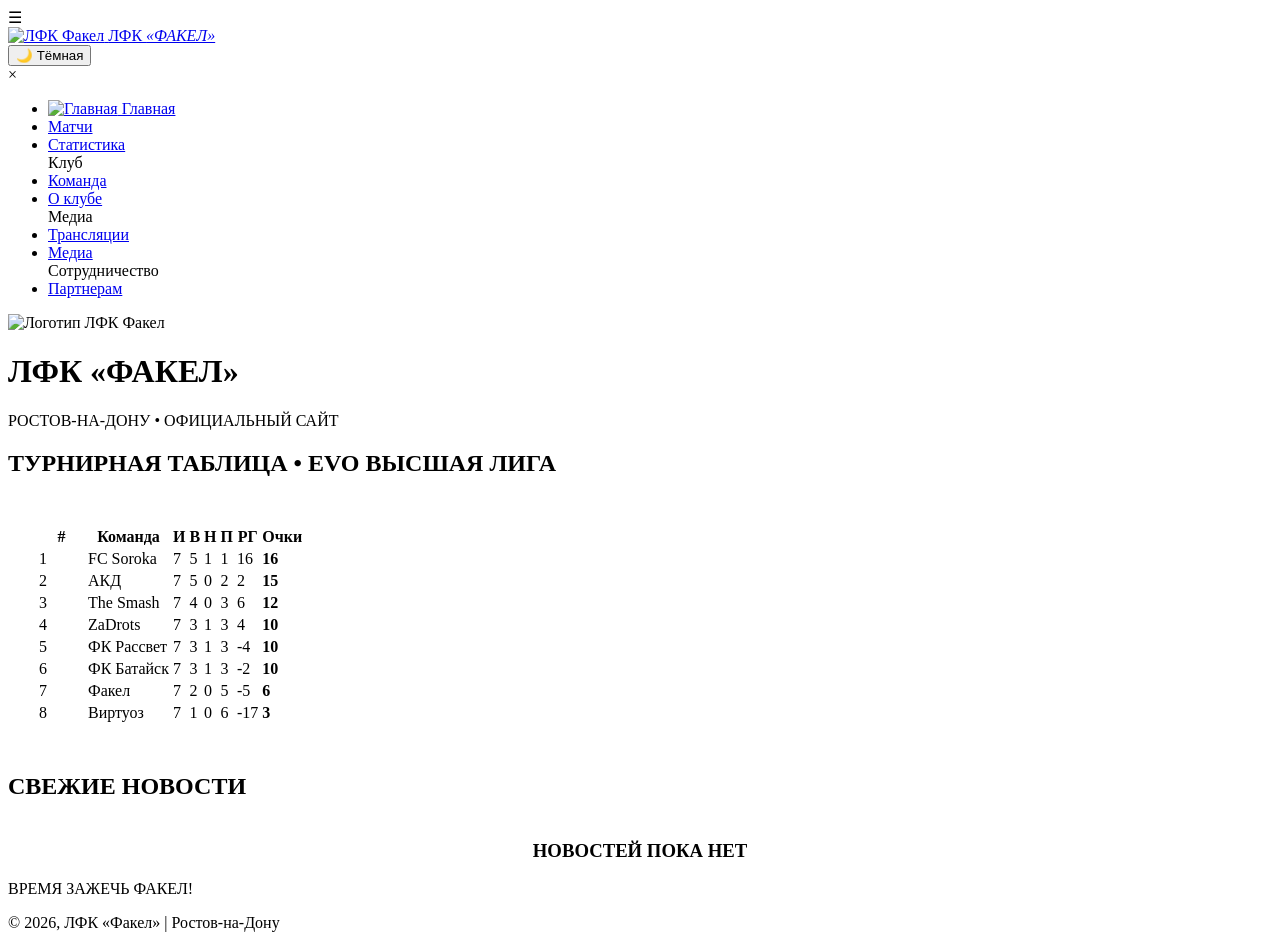
==== commit 2de47be0: "Update index.html" ====
--- a/index.html
+++ b/index.html
@@ -4,12 +4,9 @@
     <meta charset="UTF-8">
     <meta name="viewport" content="width=device-width, initial-scale=1.0">
     <title>ЛФК «Факел» | Официальный сайт</title>
+    <meta name="yandex-verification" content="e451a9e4c06fc21d" />
+    <meta name="google-site-verification" content="RDPjYXaU6L1xLioAc0-0Ysqh7YkracRaZ3hScbR6tI0" />
     <meta name="description" content="Официальный сайт ЛФК «Факел» (Ростов-на-Дону). Новости клуба, турнирная таблица, состав команды и расписание матчей.">
-    <link rel="icon" type="image/png" href="img/logo.png?v=2">
-    <link href="https://fonts.googleapis.com/css2?family=Montserrat:wght@400;500;600;700;800;900&family=Oswald:wght@400;500;700;800&display=swap" rel="stylesheet">
-    <link rel="stylesheet" href="style.css?v=3">
-    <script src="https://vk.com/js/api/openapi.js?169" type="text/javascript"></script>
-</head>
 <body>
 
     <nav class="nav">
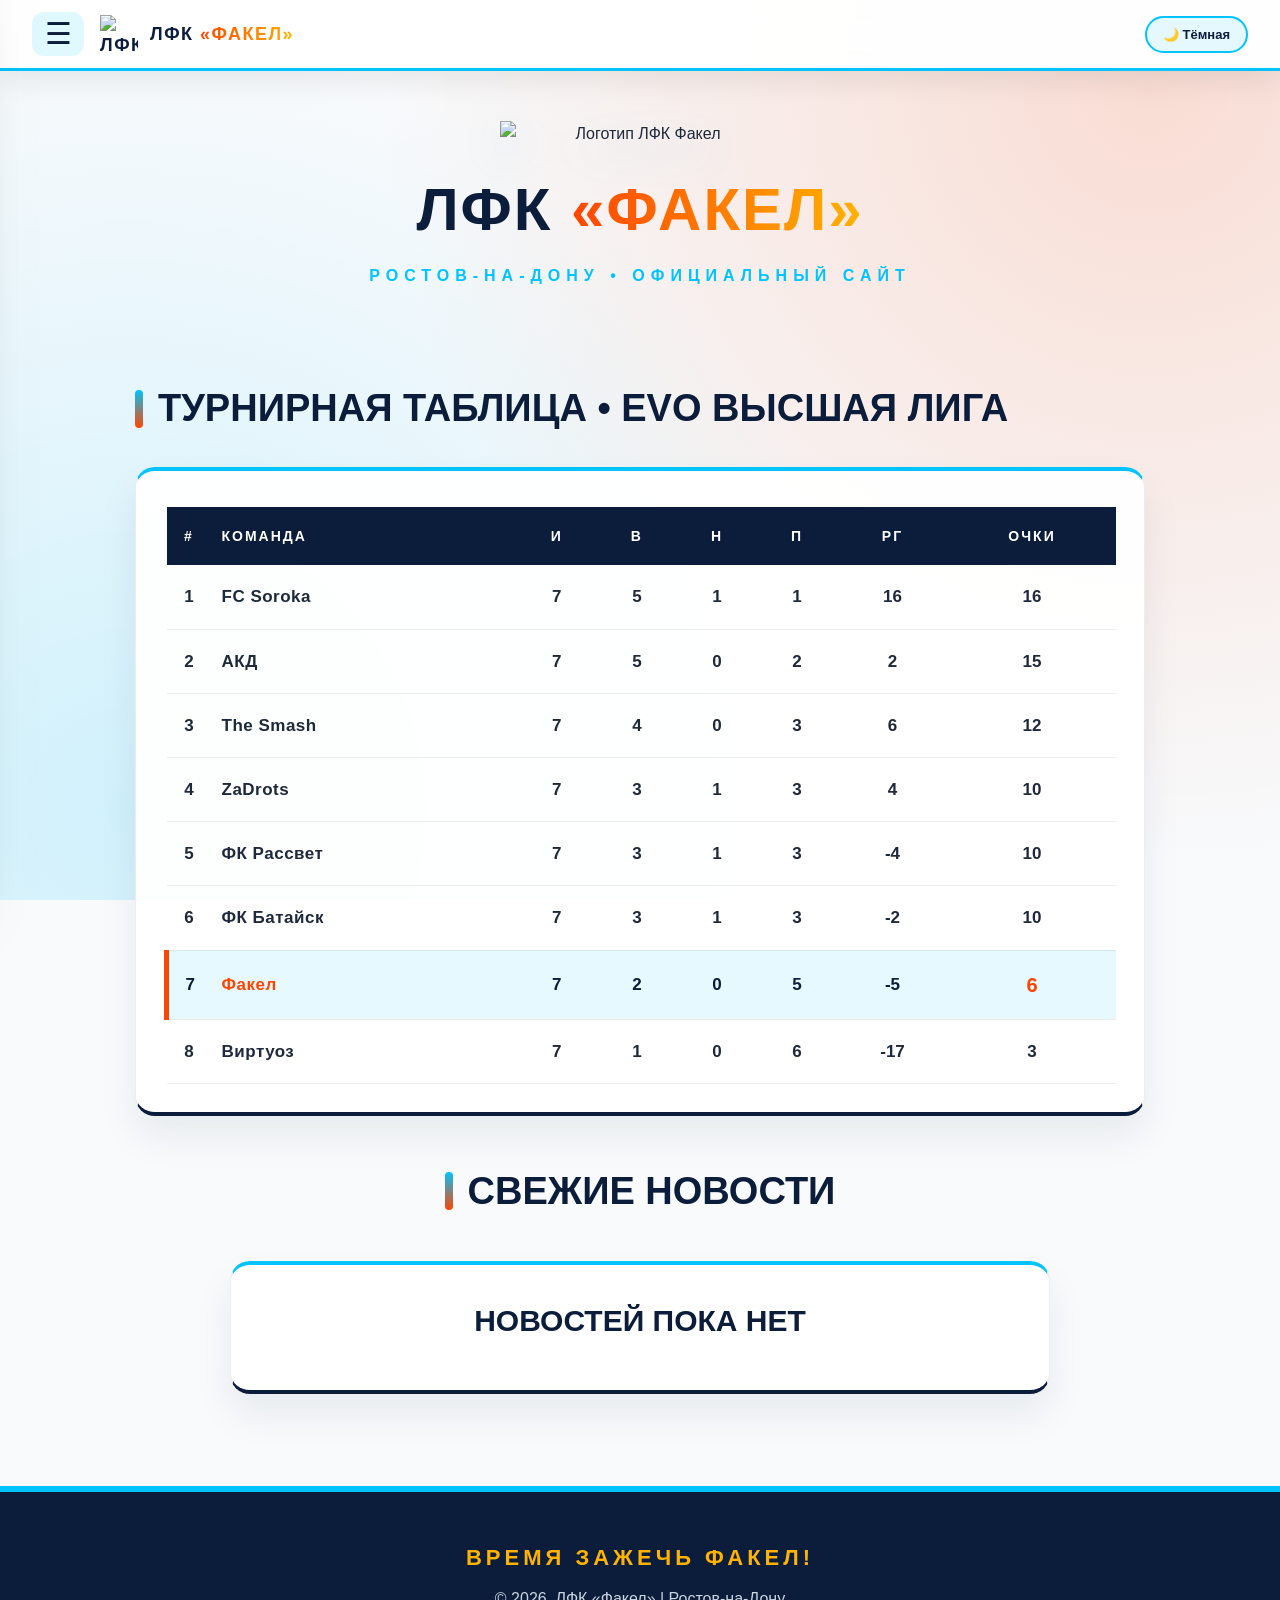
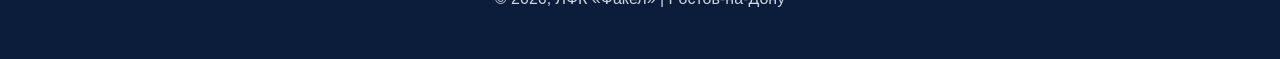
==== commit 77141b38: "Update index.html" ====
--- a/index.html
+++ b/index.html
@@ -7,6 +7,9 @@
     <meta name="yandex-verification" content="e451a9e4c06fc21d" />
     <meta name="google-site-verification" content="RDPjYXaU6L1xLioAc0-0Ysqh7YkracRaZ3hScbR6tI0" />
     <meta name="description" content="Официальный сайт ЛФК «Факел» (Ростов-на-Дону). Новости клуба, турнирная таблица, состав команды и расписание матчей.">
+    <link rel="icon" type="image/png" href="img/logo.png?v=2">
+    <link rel="stylesheet" href="style.css">
+</head>
 <body>
 
     <nav class="nav">
--- a/style.css
+++ b/style.css
@@ -0,0 +1,872 @@
+:root {
+    --bg-page: #f8fafc;
+    --card-bg: rgba(255, 255, 255, 0.94);
+    --nav-bg: rgba(255, 255, 255, 0.96);
+    --brand-blue: #0b1d3a;
+    --brand-light: #00c3ff;
+    --fire-main: #ff4500;
+    --fire-yellow: #ffb300;
+    --text-dark: #1e293b;
+    --text-muted: #64748b;
+    --border-soft: rgba(11, 29, 58, 0.08);
+    --table-hover: rgba(0, 195, 255, 0.06);
+    --fakel-row-bg: rgba(0, 195, 255, 0.1);
+    --shadow-card: 0 20px 40px rgba(11, 29, 58, 0.07);
+    --logo-bg-opacity: 0.05;
+    --skyline-opacity: 0.14;
+}
+
+/* ТЁМНАЯ ТЕМА */
+[data-theme="dark"] {
+    --bg-page: #060f1e;
+    --card-bg: rgba(13, 27, 52, 0.9);
+    --nav-bg: rgba(8, 18, 36, 0.95);
+    --brand-blue: #e2e8f0;
+    --brand-light: #00d4ff;
+    --fire-main: #ff5722;
+    --fire-yellow: #ffc107;
+    --text-dark: #f1f5f9;
+    --text-muted: #94a3b8;
+    --border-soft: rgba(0, 212, 255, 0.15);
+    --table-hover: rgba(0, 212, 255, 0.08);
+    --fakel-row-bg: rgba(255, 87, 34, 0.18);
+    --shadow-card: 0 20px 45px rgba(0, 0, 0, 0.5);
+    --logo-bg-opacity: 0.08;
+    --skyline-opacity: 0.22;
+}
+
+* {
+    box-sizing: border-box;
+}
+
+html {
+    scroll-behavior: smooth;
+    font-family: 'Montserrat', sans-serif;
+    background-color: var(--bg-page);
+    overflow-x: hidden;
+}
+
+body {
+    display: flex;
+    flex-direction: column;
+    min-height: 100vh;
+    background-color: var(--bg-page);
+    background-image:
+        radial-gradient(circle at 90% 10%, rgba(255, 69, 0, 0.16) 0%, transparent 55%),
+        radial-gradient(circle at 10% 90%, rgba(0, 195, 255, 0.16) 0%, transparent 55%);
+    background-attachment: fixed;
+    color: var(--text-dark);
+    margin: 0;
+    padding: 0;
+    line-height: 1.6;
+    transition: background-color 0.35s ease, color 0.35s ease;
+}
+
+/* Полупрозрачная эмблема Факела по центру на фоне */
+body::before {
+    content: '';
+    position: fixed;
+    top: 50%;
+    left: 50%;
+    transform: translate(-50%, -50%);
+    width: 100vw;
+    height: 100vh;
+    background-image: url('img/logo.png?v=2');
+    background-position: center center;
+    background-size: 76vmin;
+    background-repeat: no-repeat;
+    opacity: var(--logo-bg-opacity);
+    z-index: -2;
+    pointer-events: none;
+}
+
+/* Силуэт достопримечательностей Ростова-на-Дону (Ростов Арена, Ворошиловский мост, Стела, Дон) */
+body::after {
+    content: '';
+    position: fixed;
+    bottom: 0;
+    left: 0;
+    width: 100%;
+    height: 190px;
+    background-image: url("data:image/svg+xml,%3Csvg xmlns='http://www.w3.org/2000/svg' viewBox='0 0 1440 200' preserveAspectRatio='none'%3E%3Cpath fill='%2300c3ff' opacity='0.45' d='M0,175 Q180,155 360,175 T720,175 T1080,175 T1440,175 L1440,200 L0,200 Z'/%3E%3Cpath fill='%230b1d3a' d='M0,170 L50,170 L50,140 L85,140 L85,170 L130,170 L130,120 L160,120 L160,170 L210,170 C245,95 395,95 430,170 L470,170 L470,135 L510,135 L510,170 L570,170 L585,40 L595,22 L605,40 L620,170 L690,170 L690,142 L750,142 L750,170 L800,170 Q930,90 1060,170 L1110,170 L1110,130 L1160,130 L1160,170 L1210,170 C1245,115 1345,115 1380,170 L1440,170 L1440,200 L0,200 Z'/%3E%3Cpath fill='none' stroke='%23ff4500' stroke-width='4' d='M210,170 C245,95 395,95 430,170 M800,170 Q930,90 1060,170'/%3E%3C/svg%3E");
+    background-repeat: no-repeat;
+    background-size: 100% 100%;
+    opacity: var(--skyline-opacity);
+    z-index: -1;
+    pointer-events: none;
+}
+
+[data-theme="dark"] body::after {
+    background-image: url("data:image/svg+xml,%3Csvg xmlns='http://www.w3.org/2000/svg' viewBox='0 0 1440 200' preserveAspectRatio='none'%3E%3Cpath fill='%2300d4ff' opacity='0.5' d='M0,175 Q180,155 360,175 T720,175 T1080,175 T1440,175 L1440,200 L0,200 Z'/%3E%3Cpath fill='%2300c3ff' opacity='0.35' d='M0,170 L50,170 L50,140 L85,140 L85,170 L130,170 L130,120 L160,120 L160,170 L210,170 C245,95 395,95 430,170 L470,170 L470,135 L510,135 L510,170 L570,170 L585,40 L595,22 L605,40 L620,170 L690,170 L690,142 L750,142 L750,170 L800,170 Q930,90 1060,170 L1110,170 L1110,130 L1160,130 L1160,170 L1210,170 C1245,115 1345,115 1380,170 L1440,170 L1440,200 L0,200 Z'/%3E%3Cpath fill='none' stroke='%23ff5722' stroke-width='4' d='M210,170 C245,95 395,95 430,170 M800,170 Q930,90 1060,170'/%3E%3C/svg%3E");
+}
+
+@keyframes fadeInUp {
+    from { opacity: 0; transform: translateY(16px); }
+    to { opacity: 1; transform: translateY(0); }
+}
+
+.fade-in {
+    animation: fadeInUp 0.5s ease forwards;
+}
+
+h1, h2, h3, .menu-btn, .sidebar-menu a, .team, .card-name, .stat-tab {
+    font-family: 'Oswald', sans-serif;
+    text-transform: uppercase;
+}
+
+/* Шапка */
+.huge-logo {
+    width: 280px;
+    margin: 0 auto 15px;
+    display: block;
+    filter: drop-shadow(0 15px 25px rgba(0, 195, 255, 0.35));
+}
+
+header {
+    text-align: center;
+    padding: 50px 20px 25px;
+    position: relative;
+    z-index: 2;
+}
+
+.title {
+    color: var(--brand-blue);
+    font-size: 60px;
+    margin: 0 0 5px;
+    font-weight: 800;
+    letter-spacing: 2px;
+}
+
+.title span {
+    background: linear-gradient(to right, var(--fire-main), var(--fire-yellow));
+    -webkit-background-clip: text;
+    -webkit-text-fill-color: transparent;
+}
+
+.subtitle {
+    font-size: 16px;
+    color: var(--brand-light);
+    font-weight: 700;
+    letter-spacing: 6px;
+    margin: 0;
+}
+
+/* Навигация */
+.nav {
+    display: flex;
+    justify-content: space-between;
+    align-items: center;
+    padding: 12px 32px;
+    background: var(--nav-bg);
+    position: sticky;
+    top: 0;
+    z-index: 100;
+    backdrop-filter: blur(12px);
+    border-bottom: 3px solid var(--brand-light);
+    box-shadow: 0 10px 30px rgba(0, 0, 0, 0.08);
+    transition: background 0.35s ease;
+}
+
+.nav-left {
+    display: flex;
+    align-items: center;
+    gap: 16px;
+}
+
+.nav-brand {
+    display: flex;
+    align-items: center;
+    gap: 12px;
+    text-decoration: none;
+    color: var(--brand-blue);
+    font-family: 'Montserrat', sans-serif;
+    font-size: 18px;
+    font-weight: 900;
+    letter-spacing: 1.5px;
+    text-transform: uppercase;
+}
+
+.nav-brand span em {
+    font-style: normal;
+    background: linear-gradient(90deg, var(--fire-main), var(--fire-yellow));
+    -webkit-background-clip: text;
+    -webkit-text-fill-color: transparent;
+}
+
+.nav-brand img {
+    width: 38px;
+    height: 38px;
+    object-fit: contain;
+}
+
+.menu-btn {
+    cursor: pointer;
+    display: flex;
+    align-items: center;
+    justify-content: center;
+    width: 52px;
+    height: 44px;
+    border-radius: 12px;
+    background: rgba(0, 195, 255, 0.12);
+    transition: 0.3s;
+}
+
+.menu-btn:hover {
+    background: #0b1d3a;
+}
+
+.hamburger-icon {
+    font-size: 30px;
+    color: var(--brand-blue);
+    transition: 0.3s;
+    line-height: 1;
+}
+
+.menu-btn:hover .hamburger-icon {
+    color: var(--brand-light);
+}
+
+/* Переключатель темы */
+.theme-toggle {
+    display: flex;
+    align-items: center;
+    gap: 8px;
+    padding: 9px 16px;
+    border-radius: 999px;
+    border: 2px solid var(--brand-light);
+    background: rgba(0, 195, 255, 0.1);
+    color: var(--brand-blue);
+    font-family: 'Montserrat', sans-serif;
+    font-size: 13px;
+    font-weight: 800;
+    cursor: pointer;
+    transition: 0.3s;
+}
+
+.theme-toggle:hover {
+    background: var(--fire-main);
+    border-color: var(--fire-main);
+    color: #fff;
+}
+
+/* Боковое меню */
+.sidebar-overlay {
+    position: fixed;
+    top: 0;
+    left: 0;
+    width: 100%;
+    height: 100%;
+    background: rgba(6, 15, 30, 0.55);
+    backdrop-filter: blur(4px);
+    z-index: 998;
+    opacity: 0;
+    visibility: hidden;
+    transition: 0.4s;
+}
+
+.sidebar-overlay.active {
+    opacity: 1;
+    visibility: visible;
+}
+
+.sidebar {
+    position: fixed;
+    top: 0;
+    left: -400px;
+    width: 330px;
+    height: 100%;
+    background: #0b1d3a;
+    z-index: 999;
+    box-shadow: 20px 0 60px rgba(0, 0, 0, 0.5);
+    transition: left 0.4s cubic-bezier(0.16, 1, 0.3, 1);
+    overflow-y: auto;
+    padding: 35px 20px;
+    border-right: 5px solid var(--fire-main);
+}
+
+.sidebar.active {
+    left: 0;
+}
+
+.close-btn {
+    position: absolute;
+    top: 18px;
+    right: 22px;
+    font-size: 42px;
+    color: #fff;
+    cursor: pointer;
+    font-weight: 300;
+}
+
+.close-btn:hover {
+    color: var(--brand-light);
+    transform: rotate(90deg);
+    transition: 0.3s;
+}
+
+.sidebar-menu {
+    list-style: none;
+    padding: 0;
+    margin: 45px 0 0 0;
+}
+
+.sidebar-menu li {
+    margin-bottom: 6px;
+}
+
+.sidebar-menu a {
+    display: flex;
+    align-items: center;
+    color: #fff;
+    text-decoration: none;
+    font-size: 21px;
+    padding: 13px 15px;
+    transition: 0.3s;
+    border-radius: 8px;
+    font-weight: 600;
+    letter-spacing: 1px;
+}
+
+.sidebar-menu a:hover,
+.sidebar-menu a.active {
+    background: rgba(0, 195, 255, 0.16);
+    color: var(--brand-light);
+    border-left: 5px solid var(--brand-light);
+}
+
+.sidebar-title {
+    color: rgba(255, 255, 255, 0.42);
+    font-size: 12px;
+    font-weight: 800;
+    text-transform: uppercase;
+    letter-spacing: 4px;
+    margin: 26px 0 8px 15px;
+    border-top: 1px solid rgba(255, 255, 255, 0.08);
+    padding-top: 16px;
+}
+
+.menu-emblem {
+    width: 40px;
+    border-radius: 8px;
+    margin-right: 12px;
+}
+
+.container {
+    width: 100%;
+    max-width: 1050px;
+    margin: 0 auto;
+    padding: 20px 20px 60px;
+    position: relative;
+    z-index: 2;
+    flex: 1;
+}
+
+.section-title,
+.category-title {
+    font-size: 38px;
+    color: var(--brand-blue);
+    margin: 45px 0 28px;
+    display: flex;
+    align-items: center;
+    gap: 15px;
+    font-weight: 800;
+}
+
+.section-title::before,
+.category-title::before {
+    content: '';
+    width: 8px;
+    height: 38px;
+    background: linear-gradient(to bottom, var(--brand-light), var(--fire-main));
+    display: block;
+    border-radius: 4px;
+}
+
+/* Карточки */
+.match-card,
+.card-detail,
+.content-card,
+.partner-card,
+.cms-news-card,
+.archive-card {
+    background: var(--card-bg);
+    border-radius: 20px;
+    padding: 36px;
+    margin-bottom: 32px;
+    border: 1px solid var(--border-soft);
+    border-top: 4px solid var(--brand-light);
+    border-bottom: 4px solid #0b1d3a;
+    box-shadow: var(--shadow-card);
+    transition: 0.3s;
+    backdrop-filter: blur(12px);
+}
+
+[data-theme="dark"] .match-card,
+[data-theme="dark"] .card-detail,
+[data-theme="dark"] .content-card,
+[data-theme="dark"] .partner-card,
+[data-theme="dark"] .cms-news-card,
+[data-theme="dark"] .archive-card {
+    border-bottom-color: var(--fire-main);
+}
+
+.card-detail:hover,
+.match-card:hover,
+.cms-news-card:hover,
+.archive-card:hover {
+    transform: translateY(-6px);
+    box-shadow: 0 25px 50px rgba(0, 195, 255, 0.16);
+    border-top: 4px solid var(--fire-main);
+}
+
+/* Кликабельные карточки новостей */
+.clickable-card {
+    cursor: pointer;
+    text-decoration: none;
+    color: inherit;
+    display: block;
+}
+
+/* Лента новостей */
+.news-feed-section {
+    max-width: 820px;
+    margin: 0 auto;
+}
+
+.cms-news-card img {
+    width: 100%;
+    border-radius: 12px;
+    margin-bottom: 22px;
+    max-height: 450px;
+    object-fit: cover;
+    box-shadow: 0 10px 20px rgba(0, 0, 0, 0.12);
+}
+
+.cms-news-date {
+    color: var(--fire-main);
+    font-size: 14px;
+    font-weight: 800;
+    margin-bottom: 10px;
+    display: block;
+    text-transform: uppercase;
+    letter-spacing: 3px;
+}
+
+.cms-news-title {
+    color: var(--brand-blue);
+    font-size: 30px;
+    margin: 0 0 14px 0;
+    line-height: 1.3;
+    font-weight: 800;
+}
+
+.cms-news-text {
+    color: var(--text-dark);
+    font-size: 16px;
+    font-weight: 500;
+    white-space: pre-wrap;
+    margin: 0;
+    line-height: 1.75;
+}
+
+.vk-link {
+    display: inline-block;
+    margin-top: 22px;
+    color: #fff;
+    background: #0b1d3a;
+    padding: 13px 32px;
+    border-radius: 8px;
+    text-decoration: none;
+    font-weight: 800;
+    font-size: 14px;
+    text-transform: uppercase;
+    transition: 0.3s;
+    box-shadow: 0 10px 20px rgba(11, 29, 58, 0.22);
+}
+
+[data-theme="dark"] .vk-link {
+    background: linear-gradient(90deg, var(--fire-main), var(--fire-yellow));
+    color: #0b1d3a;
+}
+
+.vk-link:hover {
+    background: var(--fire-main);
+    color: #fff;
+    box-shadow: 0 10px 20px rgba(255, 69, 0, 0.35);
+}
+
+/* Горизонтальный архив */
+.archive-title {
+    text-align: center;
+    color: var(--brand-blue);
+    margin: 50px 0 25px;
+    font-size: 32px;
+    font-weight: 800;
+    text-transform: uppercase;
+}
+
+.archive-slider {
+    display: flex;
+    gap: 24px;
+    overflow-x: auto;
+    padding: 15px 10px 30px;
+    scroll-snap-type: x mandatory;
+}
+
+.archive-slider::-webkit-scrollbar {
+    height: 10px;
+}
+
+.archive-slider::-webkit-scrollbar-track {
+    background: rgba(0, 195, 255, 0.1);
+    border-radius: 5px;
+}
+
+.archive-slider::-webkit-scrollbar-thumb {
+    background: var(--brand-light);
+    border-radius: 5px;
+}
+
+.archive-card {
+    min-width: 330px;
+    max-width: 330px;
+    flex-shrink: 0;
+    scroll-snap-align: start;
+    padding: 24px;
+    display: flex;
+    flex-direction: column;
+}
+
+.archive-card img {
+    width: 100%;
+    height: 195px;
+    object-fit: cover;
+    border-radius: 12px;
+    margin-bottom: 14px;
+}
+
+.archive-card .cms-news-title {
+    font-size: 21px;
+    margin-bottom: 10px;
+    display: -webkit-box;
+    -webkit-line-clamp: 2;
+    -webkit-box-orient: vertical;
+    overflow: hidden;
+}
+
+.archive-card .cms-news-text {
+    font-size: 14px;
+    display: -webkit-box;
+    -webkit-line-clamp: 3;
+    -webkit-box-orient: vertical;
+    overflow: hidden;
+    margin-bottom: 14px;
+}
+
+/* Таблицы */
+.standings-table {
+    width: 100%;
+    border-collapse: collapse;
+    margin-top: 8px;
+    font-size: 17px;
+    color: var(--text-dark);
+}
+
+.standings-table th {
+    color: #fff;
+    background-color: #0b1d3a;
+    text-transform: uppercase;
+    font-size: 14px;
+    font-weight: 800;
+    padding: 18px 10px;
+    letter-spacing: 2px;
+}
+
+.standings-table td {
+    padding: 18px 10px;
+    border-bottom: 1px solid var(--border-soft);
+    text-align: center;
+    font-weight: 600;
+}
+
+.standings-table tr:hover td {
+    background: var(--table-hover);
+}
+
+.team-cell {
+    text-align: left !important;
+    font-weight: 800;
+    letter-spacing: 0.5px;
+}
+
+.fakel-row {
+    background: var(--fakel-row-bg);
+}
+
+.fakel-row td {
+    color: var(--brand-blue);
+}
+
+.fakel-row td:first-child {
+    border-left: 5px solid var(--fire-main);
+}
+
+.fakel-row .team-cell {
+    color: var(--fire-main) !important;
+    font-weight: 900;
+}
+
+.fakel-row strong {
+    color: var(--fire-main);
+    font-size: 20px;
+}
+
+/* Вкладки статистики лиги */
+.stat-tabs {
+    display: flex;
+    gap: 12px;
+    margin-bottom: 24px;
+    flex-wrap: wrap;
+}
+
+.stat-tab {
+    padding: 12px 26px;
+    border-radius: 12px;
+    border: 2px solid var(--brand-light);
+    background: transparent;
+    color: var(--brand-blue);
+    font-size: 18px;
+    font-weight: 700;
+    letter-spacing: 1px;
+    cursor: pointer;
+    transition: 0.25s;
+}
+
+.stat-tab.active,
+.stat-tab:hover {
+    background: linear-gradient(90deg, var(--fire-main), var(--fire-yellow));
+    border-color: var(--fire-main);
+    color: #fff;
+    box-shadow: 0 8px 20px rgba(255, 69, 0, 0.3);
+}
+
+.stat-badge {
+    display: inline-block;
+    min-width: 38px;
+    padding: 6px 12px;
+    border-radius: 10px;
+    background: linear-gradient(135deg, var(--fire-main), var(--fire-yellow));
+    color: #fff;
+    font-weight: 800;
+    font-size: 17px;
+}
+
+/* Матч-центр */
+.match-header {
+    display: flex;
+    justify-content: space-between;
+    color: var(--text-muted);
+    font-size: 15px;
+    text-transform: uppercase;
+    letter-spacing: 3px;
+    margin-bottom: 28px;
+    border-bottom: 2px solid var(--border-soft);
+    padding-bottom: 14px;
+    font-weight: 800;
+}
+
+.match-scoreboard {
+    display: grid;
+    grid-template-columns: 1fr auto 1fr;
+    align-items: center;
+    gap: 20px;
+    text-align: center;
+}
+
+.team {
+    font-size: 36px;
+    font-weight: 800;
+    letter-spacing: 2px;
+    color: var(--brand-blue);
+}
+
+.score {
+    font-size: 72px;
+    font-weight: 800;
+    background: linear-gradient(to bottom, var(--fire-main), var(--fire-yellow));
+    -webkit-background-clip: text;
+    -webkit-text-fill-color: transparent;
+    padding: 0 25px;
+    filter: drop-shadow(0px 10px 15px rgba(255, 69, 0, 0.3));
+}
+
+.match-events-grid {
+    display: grid;
+    grid-template-columns: 1fr auto 1fr;
+    gap: 20px;
+    margin-top: 30px;
+    padding-top: 22px;
+    border-top: 2px dashed var(--border-soft);
+    font-size: 15px;
+    color: var(--text-muted);
+    font-weight: 600;
+}
+
+.team-events {
+    display: flex;
+    flex-direction: column;
+    gap: 10px;
+}
+
+.team-events.left {
+    align-items: flex-end;
+    text-align: right;
+}
+
+.team-events.right {
+    align-items: flex-start;
+    text-align: left;
+}
+
+.event-spacer {
+    width: 80px;
+}
+
+/* Команда — карточки игроков */
+.card-detail {
+    display: flex;
+    gap: 45px;
+    align-items: center;
+}
+
+.card-detail img {
+    width: 280px;
+    height: 360px;
+    object-fit: cover;
+    border-radius: 16px;
+    flex-shrink: 0;
+    box-shadow: 0 20px 40px rgba(11, 29, 58, 0.22);
+    transition: 0.4s;
+}
+
+.card-detail:hover img {
+    transform: scale(1.03);
+    box-shadow: 0 25px 50px rgba(0, 195, 255, 0.3);
+}
+
+.card-content {
+    flex: 1;
+    min-width: 0;
+}
+
+.card-name {
+    color: var(--brand-blue);
+    font-size: 38px;
+    margin: 0 0 22px 0;
+    border-bottom: 2px solid rgba(0, 195, 255, 0.2);
+    padding-bottom: 14px;
+    display: flex;
+    align-items: center;
+    flex-wrap: wrap;
+    gap: 18px;
+}
+
+.card-name span.number {
+    color: var(--brand-light);
+    font-weight: 800;
+    font-size: 48px;
+}
+
+.captain-badge {
+    background: linear-gradient(90deg, var(--fire-main), var(--fire-yellow));
+    color: #fff;
+    font-size: 14px;
+    font-weight: 800;
+    padding: 6px 16px;
+    border-radius: 8px;
+    letter-spacing: 2px;
+    box-shadow: 0 5px 15px rgba(255, 69, 0, 0.4);
+}
+
+.info-grid {
+    display: grid;
+    grid-template-columns: 1fr 1fr;
+    gap: 18px;
+}
+
+.info-item {
+    font-size: 17px;
+    color: var(--text-dark);
+    font-weight: 700;
+}
+
+.info-item strong {
+    display: block;
+    font-size: 13px;
+    text-transform: uppercase;
+    letter-spacing: 3px;
+    color: var(--brand-light);
+    margin-bottom: 4px;
+}
+
+.info-full {
+    grid-column: 1 / -1;
+    margin-top: 12px;
+    padding-top: 18px;
+    border-top: 2px dashed rgba(0, 195, 255, 0.2);
+}
+
+.info-full strong {
+    color: var(--fire-main);
+    font-size: 15px;
+}
+
+/* Подвал — всегда внизу, с тёмно-синим фоном */
+footer {
+    display: flex;
+    flex-direction: column;
+    align-items: center;
+    justify-content: center;
+    width: 100%;
+    text-align: center;
+    padding: 48px 20px;
+    color: #fff;
+    background: #0b1d3a;
+    font-size: 16px;
+    margin-top: auto;
+    position: relative;
+    z-index: 2;
+    border-top: 6px solid var(--brand-light);
+}
+
+footer span {
+    color: var(--fire-yellow);
+    font-weight: 800;
+    text-transform: uppercase;
+    letter-spacing: 4px;
+    font-size: 22px;
+    display: block;
+    margin-bottom: 10px;
+}
+
+footer p {
+    margin: 0;
+    color: #cbd5e1;
+}
+
+@media (max-width: 768px) {
+    .nav { padding: 12px 16px; }
+    .nav-brand span { display: none; }
+    .match-scoreboard { grid-template-columns: 1fr; gap: 10px; }
+    .match-events-grid { grid-template-columns: 1fr; gap: 15px; text-align: center; }
+    .team-events.left, .team-events.right { align-items: center; text-align: center; }
+    .event-spacer { display: none; }
+    .standings-table { font-size: 14px; }
+    .standings-table th, .standings-table td { padding: 12px 5px; }
+    .card-detail { flex-direction: column; align-items: center; padding: 24px; gap: 22px; text-align: center; }
+    .card-detail img { width: 100%; max-width: 280px; height: auto; }
+    .card-name { font-size: 30px; justify-content: center; }
+    .info-grid { grid-template-columns: 1fr; gap: 14px; text-align: center; width: 100%; }
+    .huge-logo { width: 220px; }
+    .title { font-size: 42px; }
+}
